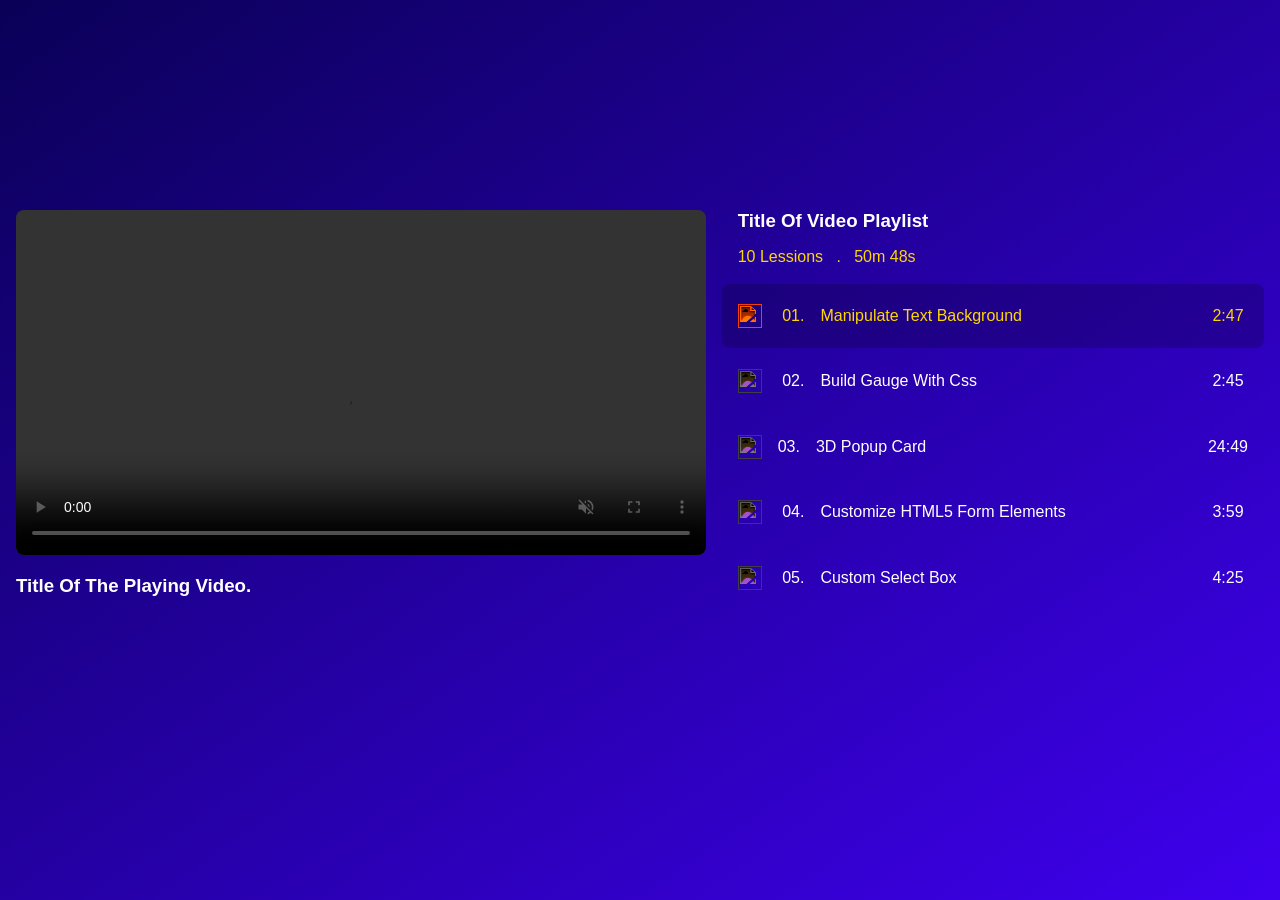
==== index.html @ ca56479c "ok" ====
<!-- 
🎬 Video playlist UI Design like Skillshare With Vanilla JavaScript
👨🏻‍⚕️ By: Coding Design
You can do whatever you want with the code. However if you love my content, you can subscribed my YouTube Channel
🌎link: www.youtube.com/codingdesign
-->

<!DOCTYPE html>
<html lang="en">

    <head>
        <meta charset="UTF-8">
        <meta name="viewport" content="width=device-width, initial-scale=1.0">
        <meta http-equiv="X-UA-Compatible" content="ie=edge">
        <title>Video Playlist UI Design Like Udemy | SkillShare</title>
        <link rel="stylesheet" href="style.css">
    </head>

    <body>
        <main class="container">
            <section class="main-video">
                <video src="videos/manipulate text background.mp4" controls autoplay muted></video>
                <h3 class="title">Title of the playing Video.</h3>
            </section>

            <section class="video-playlist">
                <h3 class="title">Title of Video Playlist</h3>
                <p>10 lessions &nbsp; . &nbsp; 50m 48s</p>
                <div class="videos">

                </div>
            </section>
        </main>
        <script src="script.js"></script>
    </body>

</html>
---- style.css ----
/*
🎬 Video playlist UI Design like Skillshare With Vanilla JavaScript
👨🏻‍⚕️ By: Coding Design
You can do whatever you want with the code. However if you love my content, you can subscribed my YouTube Channel
🌎link: www.youtube.com/codingdesign
*/

:root {
    --primary : linear-gradient(to bottom right, #0a0057, #3f00ee);
    --secondary : gold;
    --text : #fff;
}

* {
    margin: 0;
    padding: 0;
    box-sizing: border-box;
}

body {
    min-height: 100vh;
    background-image: var(--primary);
    font-family: sans-serif;
    color: var(--text);

    display: flex;
    align-items: center;
}

.container {
    width: 100vw;

    display: grid;
    grid-template-columns: 1.8fr 1.2fr;
    gap: 1rem;

    padding: .5rem 1rem;
    text-transform: capitalize;
}

@media screen and (max-width: 990px) {
    .container {
        grid-template-columns: 1fr;
    }
}

.main-video, .video-playlist {
    width: 100%;
    height: 30rem;
}

.main-video .title {
    margin-top: 1rem;
}

.video-playlist .title {
    padding-left: 1rem;
}

.video-playlist > p {
    padding: 1rem;
    color: var(--secondary);
}

.video-playlist .videos{
    height: 70%;
    overflow-y: auto;
}

.video-playlist .videos::-webkit-scrollbar {
    width: .4rem;
    border-radius: .4rem;
    background-color: #0005;
}

.video-playlist .videos::-webkit-scrollbar-thumb {
    border-radius: .4rem;
    background-color: #fff;
}

.video-playlist .videos .video {
    position: relative;
    width: 100%;
    height: 4rem;

    display: flex;
    justify-content: center;
    align-items: center;

    padding: 0 1rem;
    margin-top: .1rem;
    cursor: pointer;

    border-radius: .5rem;
}

.video-playlist .videos .video:hover {
    background-color: #0003;
}

.video-playlist .videos .video.active {
    background-color: #0003;
    color: var(--secondary);
}

.main-video video {
    width: 100%;
    border-radius: .5rem;
}

.video img {
    position: absolute;
    left: 1rem;
    top: 50%;
    transform: translateY(-50%);

    width: 1.5rem;
    height: 1.5rem;

    filter: invert(100%);
}

.video-playlist .videos .video.active img {
    filter: invert(100%) sepia(100%) saturate(2000%) hue-rotate(360deg);
}

.video p {
    margin-left: 2.5rem;
}

.video h3 {
    width: 23rem;
    white-space: nowrap;
    overflow: hidden;
    text-overflow: ellipsis;

    font: 100 1rem sans-serif;
    padding: 0 .5rem;
}
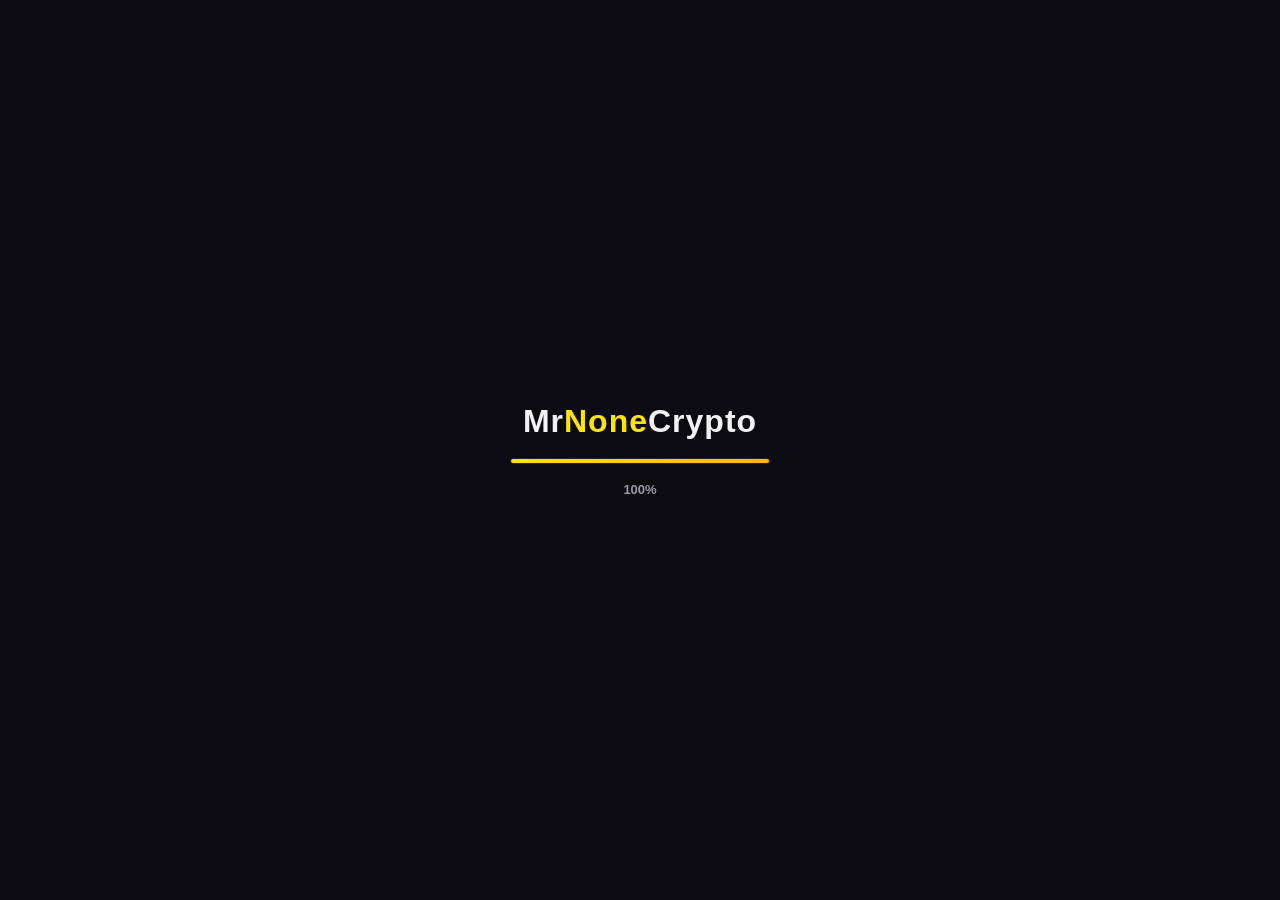
==== commit bc6dc8e2: "Add files via upload" ====
--- a/index.html
+++ b/index.html
@@ -1,37 +1,294 @@
-<!-- 
-🎬 Video playlist UI Design like Skillshare With Vanilla JavaScript
-👨🏻‍⚕️ By: Coding Design
-You can do whatever you want with the code. However if you love my content, you can subscribed my YouTube Channel
-🌎link: www.youtube.com/codingdesign
--->
-
-<!DOCTYPE html>
-<html lang="en">
-
-    <head>
-        <meta charset="UTF-8">
-        <meta name="viewport" content="width=device-width, initial-scale=1.0">
-        <meta http-equiv="X-UA-Compatible" content="ie=edge">
-        <title>Video Playlist UI Design Like Udemy | SkillShare</title>
-        <link rel="stylesheet" href="style.css">
-    </head>
-
-    <body>
-        <main class="container">
-            <section class="main-video">
-                <video src="videos/manipulate text background.mp4" controls autoplay muted></video>
-                <h3 class="title">Title of the playing Video.</h3>
-            </section>
-
-            <section class="video-playlist">
-                <h3 class="title">Title of Video Playlist</h3>
-                <p>10 lessions &nbsp; . &nbsp; 50m 48s</p>
-                <div class="videos">
-
-                </div>
-            </section>
-        </main>
-        <script src="script.js"></script>
-    </body>
-
-</html>+<!doctype html>
+<html lang="it">
+<head>
+<meta charset="UTF-8">
+<meta name="viewport" content="width=device-width, initial-scale=1, viewport-fit=cover">
+<title>MrNoneCrypto</title>
+<meta name="description" content="MrNoneCrypto — strategia operativa, canale Telegram e guide crypto, in un sito semplice e veloce.">
+<link rel="stylesheet" href="style.css">
+</head>
+<body>
+
+<!-- 1. SCHERMATA DI CARICAMENTO -->
+<div id="loader">
+  <div class="loader-logo">Mr<span>None</span>Crypto</div>
+  <div class="loader-bar"><div id="loaderFill"></div></div>
+  <div id="loaderPct">0%</div>
+</div>
+
+<main id="site" hidden>
+
+  <header class="top">
+    <div class="logo">Mr<span>None</span>Crypto</div>
+    <p class="tagline">Strategia, guide e community crypto — in modo semplice.</p>
+  </header>
+
+  <!-- 2. PULSANTI PARTNER -->
+  <section class="partners" aria-label="Partner">
+    <div class="partner-card">
+      <a class="btn-partner" href="https://bingx.com/en/accounts/invite/OI1LJM" target="_blank" rel="sponsored nofollow noopener">BingX ↗</a>
+      <p>Registrandoti su BingX tramite questo link avrai accesso al <strong>Premium senza pagare nulla</strong>.</p>
+    </div>
+    <div class="partner-card">
+      <a class="btn-partner" href="https://www.greentreeone.com/register?inviteCode=1gVbW&source=activity_invite" target="_blank" rel="sponsored nofollow noopener">MEXC ↗</a>
+      <p>Registrandoti su MEXC tramite questo link avrai accesso al <strong>Copy Trading senza pagare nulla</strong>.</p>
+    </div>
+    <p class="partners-note">🤝 Link di affiliazione: se ti registri tramite questi link potrei ricevere una commissione, senza costi aggiuntivi per te. Bonus e copytrading dipendono dalle condizioni degli exchange: verificale sempre sui loro siti ufficiali.</p>
+  </section>
+
+  <!-- 3. VIDEO DELLA STRATEGIA -->
+  <section class="video" id="video" aria-label="Video della strategia">
+    <h2>La mia <span>strategia</span></h2>
+    <div class="video-wrap">
+      <!-- TODO: sostituire con il file/URL definitivo del video -->
+      <video controls playsinline preload="metadata" poster="assets/images/poster.jpg">
+        <source src="assets/video/strategia.mp4" type="video/mp4">
+        Il tuo browser non supporta la riproduzione video HTML5.
+      </video>
+    </div>
+    <div class="video-note">
+      <h3>📊 Rottura di supporto/resistenza</h3>
+      <p>Una strategia applicabile su diversi time frame: 1D, H4, H1 e 30m.</p>
+
+      <h4>🎯 Quando usarla</h4>
+      <p>Nei momenti in cui il mercato ha una direzione chiara, al rialzo o al ribasso. Da evitare durante consolidamenti e lateralizzazioni.</p>
+
+      <h4>🔍 Come leggere il contesto</h4>
+      <p>Massimi e minimi crescenti (trend rialzista) o decrescenti (trend ribassista). Traccia una linea sulla zona di supporto o resistenza.</p>
+
+      <h4>📍 Ingresso</h4>
+      <p>Attendi la rottura decisa della zona con una candela piena. Inserisci un ordine limite esattamente sul livello rotto. Stop loss sotto la zona precedente, oppure con l'EMA 200 come riferimento.</p>
+
+      <h4>⚖️ Gestione del rischio</h4>
+      <p>Punta a un rapporto rischio/rendimento di 1:2, 1:3 o 1:4. Se il rapporto non è favorevole, non aprire l'operazione.</p>
+
+      <h4>💰 Gestione del profitto</h4>
+      <p>Quando l'operazione è in profitto e si forma un nuovo supporto/resistenza:</p>
+      <ol>
+        <li>Preleva una parte del profitto.</li>
+        <li>Sposta lo stop loss a break-even.</li>
+        <li>Apri un nuovo ordine limite sul nuovo livello, con stop loss sotto la zona precedente.</li>
+      </ol>
+      <p>Ripeti finché il mercato non entra in consolidamento, poi aspetta conferme.</p>
+
+      <p class="video-note-footer">⌛ Le operazioni possono richiedere tempo: pazienza e disciplina fanno la differenza nel lungo periodo.</p>
+
+      <a class="btn-secondary" href="regole-operative.html" target="_blank" rel="noopener" data-view="regoleView">📋 Leggi anche le regole di gestione del rischio</a>
+    </div>
+  </section>
+
+  <!-- 4. TELEGRAM -->
+  <section class="telegram" aria-label="Canale Telegram">
+    <a class="btn-telegram" href="https://t.me/+hFW5AKDZmUI0ZTNk" target="_blank" rel="noopener">
+      Entra nel canale Telegram ✈️
+    </a>
+  </section>
+
+  <!-- 5. GUIDE (contenuto estratto dai PDF, non scaricabili) -->
+  <section class="guides-index" aria-label="Elenco guide">
+    <h2>Guide</h2>
+    <div class="guide-links">
+      <a class="guide-link-card" href="#guida-metamask">
+        <span class="gi">🦊</span>
+        <div><h3>Crea il wallet con MetaMask</h3><p>Guida passo-passo, leggibile qui sotto.</p></div>
+      </a>
+      <a class="guide-link-card" href="guida-futures.html" target="_blank" rel="noopener" data-view="futuresView">
+        <span class="gi">📊</span>
+        <div><h3>Operare con la leva (Futures)</h3><p>Leverage, Isolated/Cross, Stop Loss e Take Profit. Si apre in un'altra pagina, senza download.</p></div>
+      </a>
+      <a class="guide-link-card" href="regole-operative.html" target="_blank" rel="noopener" data-view="regoleView">
+        <span class="gi">📋</span>
+        <div><h3>Regole di gestione del rischio</h3><p>Rischio per trade, stop loss, take profit e disciplina operativa.</p></div>
+      </a>
+    </div>
+  </section>
+
+  <section class="guide" id="guida-metamask" aria-label="Guida MetaMask">
+    <h2>Guida: crea il wallet con <span>MetaMask</span></h2>
+    <p class="guide-intro">Segui i passaggi qui sotto per installare MetaMask e creare il tuo primo wallet in sicurezza. Nessun download richiesto: la guida è leggibile direttamente in questa pagina.</p>
+
+    <ol class="guide-steps">
+      <li>
+        <img src="assets/images/metamask/mm-01.jpg" alt="Passo 1: scaricare MetaMask" loading="lazy">
+        <div>
+          <h3>1. Scarica MetaMask dalla fonte ufficiale</h3>
+          <p>Installa l'estensione o l'app solo da <strong>metamask.io</strong> o dagli store ufficiali (App Store / Google Play). Diffida di link ricevuti in privato o da fonti non verificate.</p>
+        </div>
+      </li>
+      <li>
+        <img src="assets/images/metamask/mm-02.jpg" alt="Passo 2: avviare l'app" loading="lazy">
+        <div>
+          <h3>2. Avvia l'app e inizia la configurazione</h3>
+          <p>Apri MetaMask e scegli l'opzione per creare un nuovo wallet (non per importarne uno esistente).</p>
+        </div>
+      </li>
+      <li>
+        <img src="assets/images/metamask/mm-03.jpg" alt="Passo 3: accettare i termini" loading="lazy">
+        <div>
+          <h3>3. Accetta i termini di utilizzo</h3>
+          <p>Leggi e accetta le condizioni d'uso proposte dall'app prima di procedere.</p>
+        </div>
+      </li>
+      <li>
+        <img src="assets/images/metamask/mm-04.jpg" alt="Passo 4: creare una password" loading="lazy">
+        <div>
+          <h3>4. Crea una password sicura</h3>
+          <p>Questa password protegge l'accesso al wallet sul tuo dispositivo. Usane una lunga e univoca, che non utilizzi altrove.</p>
+        </div>
+      </li>
+      <li>
+        <img src="assets/images/metamask/mm-05.jpg" alt="Passo 5: frase di recupero" loading="lazy">
+        <div>
+          <h3>5. Genera la frase di recupero (seed phrase)</h3>
+          <p>MetaMask mostra 12 parole segrete: sono l'unico modo per recuperare il wallet. Trascrivile su carta, in ordine, e non farle mai vedere a nessuno.</p>
+        </div>
+      </li>
+      <li>
+        <img src="assets/images/metamask/mm-06.jpg" alt="Passo 6: confermare la frase" loading="lazy">
+        <div>
+          <h3>6. Conferma la frase di recupero</h3>
+          <p>L'app ti chiede di riselezionare le 12 parole nell'ordine corretto, per verificare che tu le abbia salvate correttamente.</p>
+        </div>
+      </li>
+      <li>
+        <img src="assets/images/metamask/mm-07.jpg" alt="Passo 7: wallet creato" loading="lazy">
+        <div>
+          <h3>7. Wallet creato con successo</h3>
+          <p>A questo punto il tuo wallet è pronto e viene generato il tuo indirizzo pubblico.</p>
+        </div>
+      </li>
+      <li>
+        <img src="assets/images/metamask/mm-08.jpg" alt="Passo 8: schermata principale" loading="lazy">
+        <div>
+          <h3>8. Esplora la schermata principale</h3>
+          <p>Qui trovi il saldo, la lista dei token e i pulsanti per inviare e ricevere fondi.</p>
+        </div>
+      </li>
+      <li>
+        <img src="assets/images/metamask/mm-09.jpg" alt="Passo 9: indirizzo del wallet" loading="lazy">
+        <div>
+          <h3>9. Copia il tuo indirizzo per ricevere fondi</h3>
+          <p>Usa il pulsante "Ricevi" per copiare l'indirizzo pubblico del wallet, da usare ad esempio per i prelievi dagli exchange.</p>
+        </div>
+      </li>
+      <li>
+        <img src="assets/images/metamask/mm-10.jpg" alt="Passo 10: gestione reti" loading="lazy">
+        <div>
+          <h3>10. Verifica la rete selezionata</h3>
+          <p>Controlla sempre di essere sulla rete corretta (es. Ethereum, BSC, ecc.) prima di inviare o ricevere fondi.</p>
+        </div>
+      </li>
+      <li>
+        <img src="assets/images/metamask/mm-11.jpg" alt="Passo 11: consigli di sicurezza" loading="lazy">
+        <div>
+          <h3>11. Regole di sicurezza da ricordare</h3>
+          <p>Non condividere mai la frase seed o la password con nessuno. Nessun servizio legittimo te la chiederà mai. Conserva il backup offline, in un posto sicuro.</p>
+        </div>
+      </li>
+    </ol>
+
+    <p class="guide-note">⚠️ Guida a scopo informativo. Verifica sempre le indicazioni ufficiali su metamask.io prima di operare.</p>
+  </section>
+
+  <!-- 6. DOMANDE E RISPOSTE -->
+  <section class="faq" id="faq" aria-label="Domande frequenti">
+    <h2>Domande <span>frequenti</span></h2>
+
+    <div class="faq-list">
+      <details>
+        <summary><strong>Utente:</strong> Cos'è una criptovaluta?</summary>
+        <p><strong>MrNoneCrypto:</strong> Una valuta digitale che si basa sulla tecnologia blockchain e non dipende da una banca centrale.</p>
+      </details>
+      <details>
+        <summary><strong>Utente:</strong> Cos'è la blockchain?</summary>
+        <p><strong>MrNoneCrypto:</strong> Un registro digitale condiviso e non modificabile in cui vengono registrate tutte le transazioni.</p>
+      </details>
+      <details>
+        <summary><strong>Utente:</strong> Cos'è un wallet e cos'è la frase seed?</summary>
+        <p><strong>MrNoneCrypto:</strong> Il wallet è il portafoglio in cui gestisci le tue crypto. La frase seed sono le 12 parole che permettono di ripristinarlo: chi le possiede controlla i fondi, quindi non darle mai a nessuno e conservale in un posto sicuro.</p>
+      </details>
+      <details>
+        <summary><strong>Utente:</strong> Che differenza c'è tra spot e futures?</summary>
+        <p><strong>MrNoneCrypto:</strong> Nello spot compri la crypto direttamente. Nei futures apri posizioni Long (rialzo) o Short (ribasso), anche con leva, e puoi essere liquidato.</p>
+      </details>
+      <details>
+        <summary><strong>Utente:</strong> Cos'è la leva e cos'è la liquidazione?</summary>
+        <p><strong>MrNoneCrypto:</strong> La leva moltiplica il valore della posizione: con 10x e 5$ investiti operi con 50$. Se il mercato si muove contro di te di circa il 10%, la posizione viene chiusa automaticamente e perdi l'importo investito.</p>
+      </details>
+      <details>
+        <summary><strong>Utente:</strong> Meglio Isolated o Cross?</summary>
+        <p><strong>MrNoneCrypto:</strong> Con Isolated puoi perdere al massimo l'importo della posizione. Con Cross vengono usati automaticamente i fondi disponibili nel wallet per evitare la liquidazione, quindi il rischio è più alto.</p>
+      </details>
+      <details>
+        <summary><strong>Utente:</strong> Quanto capitale dovrei rischiare?</summary>
+        <p><strong>MrNoneCrypto:</strong> Nella guida Futures si suggerisce di investire al massimo il 10% del saldo. In ogni caso rischia solo denaro che puoi permetterti di perdere.</p>
+      </details>
+      <details>
+        <summary><strong>Utente:</strong> Cosa sono Stop Loss e Take Profit?</summary>
+        <p><strong>MrNoneCrypto:</strong> Lo Stop Loss chiude la posizione per limitare la perdita, il Take Profit la chiude quando raggiungi il profitto desiderato. Vanno impostati prima di entrare.</p>
+      </details>
+      <details>
+        <summary><strong>Utente:</strong> Posso fidarmi dei segnali?</summary>
+        <p><strong>MrNoneCrypto:</strong> Nessun segnale garantisce un profitto. Valuta sempre da solo, usa lo stop loss e ricorda che i recap mostrano solo alcune chiamate selezionate.</p>
+      </details>
+      <details>
+        <summary><strong>Utente:</strong> Come riconosco una truffa?</summary>
+        <p><strong>MrNoneCrypto:</strong> Diffida di guadagni garantiti, urgenza, richieste di frase seed o password e link ricevuti in privato. Nessun servizio serio ti chiederà mai la frase seed.</p>
+      </details>
+      <details>
+        <summary><strong>Utente:</strong> Devo pagare le tasse sulle crypto?</summary>
+        <p><strong>MrNoneCrypto:</strong> Le regole fiscali dipendono dal Paese e cambiano nel tempo. Le plusvalenze possono essere tassabili e vanno dichiarate: confrontati con un commercialista.</p>
+      </details>
+      <details>
+        <summary><strong>Utente:</strong> Posso perdere tutto il capitale?</summary>
+        <p><strong>MrNoneCrypto:</strong> Sì. Il mercato crypto è molto volatile e con la leva il rischio aumenta ancora.</p>
+      </details>
+      <details>
+        <summary><strong>Utente:</strong> Posso fare trading dal telefono?</summary>
+        <p><strong>MrNoneCrypto:</strong> Si può, ma per i futures è più sicuro usare una piattaforma di analisi grafica su computer, soprattutto se non sei esperto.</p>
+      </details>
+      <details>
+        <summary><strong>Utente:</strong> Cos'è un exchange?</summary>
+        <p><strong>MrNoneCrypto:</strong> Una piattaforma online dove puoi comprare, vendere e scambiare criptovalute, sia in modalità spot che con i futures.</p>
+      </details>
+      <details>
+        <summary><strong>Utente:</strong> Cos'è il DCA (Dollar Cost Averaging)?</summary>
+        <p><strong>MrNoneCrypto:</strong> È una strategia che consiste nell'investire piccole somme fisse a intervalli regolari, invece di investire tutto il capitale in un'unica soluzione, per ridurre l'impatto della volatilità.</p>
+      </details>
+      <details>
+        <summary><strong>Utente:</strong> Qual è il capitale minimo per iniziare?</summary>
+        <p><strong>MrNoneCrypto:</strong> Non esiste un importo fisso: la maggior parte degli exchange permette di iniziare anche con pochi euro. L'importante è non investire mai più di quanto puoi permetterti di perdere.</p>
+      </details>
+      <details>
+        <summary><strong>Utente:</strong> Posso prelevare i fondi quando voglio?</summary>
+        <p><strong>MrNoneCrypto:</strong> In genere sì, salvo eventuali limiti o verifiche di sicurezza previsti dall'exchange. Controlla sempre tempi e condizioni di prelievo sulla piattaforma che usi.</p>
+      </details>
+      <details>
+        <summary><strong>Utente:</strong> Cos'è l'autenticazione a due fattori (2FA) e perché è importante?</summary>
+        <p><strong>MrNoneCrypto:</strong> È un livello di sicurezza aggiuntivo oltre alla password, ad esempio un codice generato da un'app. Attivala sempre su wallet ed exchange per proteggere i tuoi fondi.</p>
+      </details>
+      <details>
+        <summary><strong>Utente:</strong> Cosa significa che i contenuti "non sono consulenza finanziaria"?</summary>
+        <p><strong>MrNoneCrypto:</strong> Significa che quanto condivido è a scopo informativo ed educativo: ogni decisione di investimento è una tua scelta personale e la relativa responsabilità rimane esclusivamente tua.</p>
+      </details>
+      <details>
+        <summary><strong>Utente:</strong> Gli exchange partner hanno costi di registrazione?</summary>
+        <p><strong>MrNoneCrypto:</strong> No, la registrazione tramite i link partner presenti sul sito è gratuita. Vantaggi come il Premium su BingX o il copy trading su MEXC sono inclusi senza costi aggiuntivi.</p>
+      </details>
+      <details>
+        <summary><strong>Utente:</strong> I recap pubblicati mostrano tutte le operazioni effettuate?</summary>
+        <p><strong>MrNoneCrypto:</strong> No, i recap mostrano solo una selezione di operazioni e non rappresentano l'intero storico: non vanno considerati come garanzia di risultati futuri.</p>
+      </details>
+    </div>
+  </section>
+
+  <footer class="site-footer">
+    <p>⚠️ Contenuti a scopo educativo e informativo: non costituiscono consulenza finanziaria. Alcuni link sono di affiliazione: potrei ricevere una commissione senza costi aggiuntivi per te.</p>
+    <p>© <span id="year"></span> MrNoneCrypto</p>
+  </footer>
+
+</main>
+
+<script src="script.js"></script>
+</body>
+</html>
--- a/style.css
+++ b/style.css
@@ -1,139 +1,255 @@
-/*
-🎬 Video playlist UI Design like Skillshare With Vanilla JavaScript
-👨🏻‍⚕️ By: Coding Design
-You can do whatever you want with the code. However if you love my content, you can subscribed my YouTube Channel
-🌎link: www.youtube.com/codingdesign
-*/
-
-:root {
-    --primary : linear-gradient(to bottom right, #0a0057, #3f00ee);
-    --secondary : gold;
-    --text : #fff;
-}
-
-* {
-    margin: 0;
-    padding: 0;
-    box-sizing: border-box;
-}
-
-body {
-    min-height: 100vh;
-    background-image: var(--primary);
-    font-family: sans-serif;
-    color: var(--text);
-
-    display: flex;
-    align-items: center;
-}
-
-.container {
-    width: 100vw;
-
-    display: grid;
-    grid-template-columns: 1.8fr 1.2fr;
-    gap: 1rem;
-
-    padding: .5rem 1rem;
-    text-transform: capitalize;
-}
-
-@media screen and (max-width: 990px) {
-    .container {
-        grid-template-columns: 1fr;
-    }
-}
-
-.main-video, .video-playlist {
-    width: 100%;
-    height: 30rem;
-}
-
-.main-video .title {
-    margin-top: 1rem;
-}
-
-.video-playlist .title {
-    padding-left: 1rem;
-}
-
-.video-playlist > p {
-    padding: 1rem;
-    color: var(--secondary);
-}
-
-.video-playlist .videos{
-    height: 70%;
-    overflow-y: auto;
-}
-
-.video-playlist .videos::-webkit-scrollbar {
-    width: .4rem;
-    border-radius: .4rem;
-    background-color: #0005;
-}
-
-.video-playlist .videos::-webkit-scrollbar-thumb {
-    border-radius: .4rem;
-    background-color: #fff;
-}
-
-.video-playlist .videos .video {
-    position: relative;
-    width: 100%;
-    height: 4rem;
-
-    display: flex;
-    justify-content: center;
-    align-items: center;
-
-    padding: 0 1rem;
-    margin-top: .1rem;
-    cursor: pointer;
-
-    border-radius: .5rem;
-}
-
-.video-playlist .videos .video:hover {
-    background-color: #0003;
-}
-
-.video-playlist .videos .video.active {
-    background-color: #0003;
-    color: var(--secondary);
-}
-
-.main-video video {
-    width: 100%;
-    border-radius: .5rem;
-}
-
-.video img {
-    position: absolute;
-    left: 1rem;
-    top: 50%;
-    transform: translateY(-50%);
-
-    width: 1.5rem;
-    height: 1.5rem;
-
-    filter: invert(100%);
-}
-
-.video-playlist .videos .video.active img {
-    filter: invert(100%) sepia(100%) saturate(2000%) hue-rotate(360deg);
-}
-
-.video p {
-    margin-left: 2.5rem;
-}
-
-.video h3 {
-    width: 23rem;
-    white-space: nowrap;
-    overflow: hidden;
-    text-overflow: ellipsis;
-
-    font: 100 1rem sans-serif;
-    padding: 0 .5rem;
-}+:root{
+  --bg:#0b0b10;
+  --card:#15151d;
+  --bd:#262633;
+  --fg:#f2f2f5;
+  --mut:#9a9aa8;
+  --y:#ffe600;
+  --radius:16px;
+  box-sizing:border-box;
+  padding-top:env(safe-area-inset-top,0px);
+  padding-bottom:env(safe-area-inset-bottom,0px);
+}
+*,*::before,*::after{box-sizing:inherit}
+html{scroll-behavior:smooth;scroll-padding-top:env(safe-area-inset-top,0px)}
+body{
+  margin:0;
+  background:var(--bg);
+  color:var(--fg);
+  font-family:-apple-system,BlinkMacSystemFont,"Segoe UI",Roboto,Helvetica,Arial,sans-serif;
+  -webkit-font-smoothing:antialiased;
+  overflow-x:hidden;
+}
+img,video{max-width:100%;display:block}
+
+/* ---------- LOADER ---------- */
+#loader{
+  position:fixed;inset:0;z-index:999;
+  display:flex;flex-direction:column;align-items:center;justify-content:center;gap:18px;
+  background:var(--bg);
+  transition:opacity .5s ease;
+}
+#loader.done{opacity:0;pointer-events:none}
+.loader-logo{
+  font-size:clamp(22px,6vw,32px);
+  font-weight:800;
+  letter-spacing:1px;
+  color:var(--fg);
+}
+.loader-logo span{color:var(--y)}
+.loader-bar{
+  width:min(70vw,260px);
+  height:6px;
+  border-radius:4px;
+  background:var(--card);
+  border:1px solid var(--bd);
+  overflow:hidden;
+}
+#loaderFill{
+  height:100%;
+  width:0%;
+  background:linear-gradient(90deg,var(--y),#ffb800);
+  box-shadow:0 0 12px rgba(255,230,0,.6);
+  transition:width .15s ease-out;
+}
+#loaderPct{font-size:13px;color:var(--mut);font-weight:600}
+
+/* ---------- MAIN / REVEAL ---------- */
+#site{opacity:0;transition:opacity .5s ease}
+#site.show{opacity:1}
+
+header.top{text-align:center;padding:36px 20px 10px}
+.logo{font-size:clamp(20px,5vw,26px);font-weight:800;letter-spacing:.5px}
+.logo span{color:var(--y)}
+.tagline{color:var(--mut);font-size:14px;margin:8px 0 0}
+
+section{padding:36px 18px;max-width:900px;margin:0 auto}
+h2{text-align:center;font-size:clamp(20px,5vw,28px);margin:0 0 18px}
+h2 span{color:var(--y)}
+
+/* ---------- PARTNER ---------- */
+.partners{display:flex;flex-wrap:wrap;gap:14px;justify-content:center;max-width:900px}
+.partner-card{
+  flex:1 1 240px;
+  max-width:320px;
+  background:var(--card);
+  border:1px solid var(--bd);
+  border-radius:var(--radius);
+  padding:18px;
+  text-align:center;
+}
+.btn-partner{
+  display:inline-block;
+  text-decoration:none;
+  color:#111;
+  background:var(--y);
+  font-weight:800;
+  font-size:15px;
+  padding:10px 24px;
+  border-radius:50px;
+  transition:transform .2s ease,box-shadow .2s ease;
+}
+.btn-partner:hover,.btn-partner:active{
+  transform:translateY(-2px);
+  box-shadow:0 6px 20px rgba(255,230,0,.3);
+}
+.partner-card p{color:var(--mut);font-size:13px;line-height:1.5;margin:12px 0 0}
+.partner-card p strong{color:var(--fg)}
+.partners-note{width:100%;text-align:center;color:var(--mut);font-size:12px;margin-top:4px}
+
+/* ---------- VIDEO NOTE ---------- */
+.video-note{
+  margin-top:18px;
+  background:var(--card);
+  border:1px solid var(--bd);
+  border-radius:var(--radius);
+  padding:18px 20px;
+}
+.video-note h3{margin:0 0 8px;font-size:17px}
+.video-note h4{margin:16px 0 6px;font-size:14px;color:var(--y)}
+.video-note p{color:var(--mut);margin:0 0 10px;font-size:14px;line-height:1.6}
+.video-note ul,.video-note ol{margin:0 0 10px;padding-left:20px;color:var(--mut);font-size:14px;line-height:1.7}
+.video-note-footer{font-style:italic;color:var(--mut);font-size:13px;margin-top:14px!important}
+.btn-secondary{
+  display:inline-block;margin-top:14px;text-decoration:none;color:var(--fg);
+  background:transparent;border:1px solid var(--y);border-radius:50px;
+  padding:10px 20px;font-size:13px;font-weight:700;
+  transition:background .2s ease,transform .2s ease;
+}
+.btn-secondary:hover,.btn-secondary:active{background:rgba(255,230,0,.1);transform:translateY(-2px)}
+
+/* ---------- INDICE GUIDE ---------- */
+.guide-links{display:flex;flex-wrap:wrap;gap:12px;justify-content:center}
+.guide-link-card{
+  flex:1 1 260px;
+  max-width:380px;
+  display:flex;
+  gap:12px;
+  align-items:flex-start;
+  text-decoration:none;
+  color:var(--fg);
+  background:var(--card);
+  border:1px solid var(--bd);
+  border-radius:var(--radius);
+  padding:16px;
+  transition:transform .2s ease,border-color .2s ease;
+}
+.guide-link-card:hover,.guide-link-card:active{transform:translateY(-3px);border-color:var(--y)}
+.guide-link-card .gi{font-size:28px;flex:none}
+.guide-link-card h3{margin:0 0 4px;font-size:15px}
+.guide-link-card p{margin:0;color:var(--mut);font-size:13px;line-height:1.5}
+
+/* ---------- PAGINE SECONDARIE (es. guida-futures.html) ---------- */
+.back-link{display:inline-block;color:var(--mut);text-decoration:none;font-size:13px;margin-bottom:10px}
+.back-link:hover{color:var(--y)}
+.exchange-cards{display:flex;flex-wrap:wrap;gap:14px;justify-content:center;margin:20px 0}
+.shot-grid{display:grid;grid-template-columns:repeat(auto-fill,minmax(130px,1fr));gap:10px;margin:16px 0}
+.shot-grid img{border-radius:10px;border:1px solid var(--bd);object-fit:cover;aspect-ratio:3/4;cursor:pointer;transition:transform .15s ease,border-color .15s ease}
+.shot-grid img:hover,.shot-grid img:active{transform:scale(1.03);border-color:var(--y)}
+.shot-hint{text-align:center;color:var(--mut);font-size:12px;margin:-6px 0 16px}
+
+/* ---------- LIGHTBOX (lettura a schermo intero degli screenshot) ---------- */
+.lightbox{position:fixed;inset:0;background:rgba(0,0,0,.94);display:none;align-items:center;justify-content:center;z-index:1000;padding:env(safe-area-inset-top,16px) 16px env(safe-area-inset-bottom,16px)}
+.lightbox.open{display:flex}
+.lightbox img{max-width:100%;max-height:88vh;border-radius:10px;box-shadow:0 0 50px rgba(0,0,0,.6);-webkit-user-select:none;user-select:none}
+.lightbox-close,.lightbox-prev,.lightbox-next{
+  position:fixed;background:var(--card);border:1px solid var(--bd);color:var(--fg);
+  border-radius:50%;cursor:pointer;display:flex;align-items:center;justify-content:center;
+  font-size:20px;line-height:1;
+}
+.lightbox-close{top:calc(env(safe-area-inset-top,0px) + 14px);right:14px;width:40px;height:40px}
+.lightbox-prev,.lightbox-next{top:50%;transform:translateY(-50%);width:46px;height:46px;font-size:22px}
+.lightbox-prev{left:10px}
+.lightbox-next{right:10px}
+.lightbox-count{position:fixed;bottom:calc(env(safe-area-inset-bottom,0px) + 14px);left:50%;transform:translateX(-50%);color:var(--mut);font-size:12px;background:rgba(0,0,0,.5);padding:4px 10px;border-radius:20px}
+.wn{
+  background:rgba(255,230,0,.08);
+  border:1px solid var(--y);
+  border-radius:12px;
+  padding:14px 16px;
+  color:var(--fg);
+  font-size:13px;
+  line-height:1.6;
+  margin:16px 0;
+}
+
+/* ---------- VIDEO ---------- */
+.video-wrap{
+  border-radius:var(--radius);
+  overflow:hidden;
+  border:2px solid var(--y);
+  box-shadow:0 0 30px rgba(255,230,0,.2);
+}
+.video-wrap video{width:100%;background:#000}
+
+/* ---------- TELEGRAM ---------- */
+.telegram{text-align:center}
+.btn-telegram{
+  display:inline-block;
+  background:var(--y);
+  color:#111;
+  font-weight:800;
+  text-decoration:none;
+  padding:16px 34px;
+  border-radius:50px;
+  font-size:16px;
+  box-shadow:0 0 24px rgba(255,230,0,.35);
+  transition:transform .2s ease,box-shadow .2s ease;
+}
+.btn-telegram:hover,.btn-telegram:active{
+  transform:translateY(-2px);
+  box-shadow:0 0 34px rgba(255,230,0,.5);
+}
+
+/* ---------- GUIDA METAMASK ---------- */
+.guide-intro{color:var(--mut);text-align:center;max-width:640px;margin:0 auto 24px;line-height:1.6}
+.guide-steps{list-style:none;margin:0;padding:0;display:flex;flex-direction:column;gap:18px}
+.guide-steps li{
+  display:flex;
+  gap:16px;
+  align-items:flex-start;
+  background:var(--card);
+  border:1px solid var(--bd);
+  border-radius:var(--radius);
+  padding:14px;
+}
+.guide-steps img{
+  width:96px;
+  height:96px;
+  object-fit:cover;
+  border-radius:10px;
+  border:1px solid var(--bd);
+  flex:none;
+}
+.guide-steps h3{margin:0 0 6px;font-size:15px}
+.guide-steps p{margin:0;color:var(--mut);font-size:14px;line-height:1.55}
+.guide-note{text-align:center;color:var(--mut);font-size:12px;margin-top:20px}
+
+/* ---------- FAQ ---------- */
+.faq-list{display:flex;flex-direction:column;gap:10px}
+details{
+  background:var(--card);
+  border:1px solid var(--bd);
+  border-radius:12px;
+  padding:14px 16px;
+}
+summary{cursor:pointer;font-weight:600;list-style:none}
+summary::-webkit-details-marker{display:none}
+summary::after{content:"+";float:right;color:var(--y);font-weight:800}
+details[open] summary::after{content:"–"}
+details p{color:var(--mut);margin:10px 0 0;line-height:1.6;font-size:14px}
+
+/* ---------- FOOTER ---------- */
+.site-footer{text-align:center;padding:30px 18px 50px;color:var(--mut);font-size:12px;line-height:1.6}
+
+/* ---------- RESPONSIVE / MOBILE ---------- */
+@media (max-width:640px){
+  section{padding:28px 14px}
+  .guide-steps li{flex-direction:column}
+  .guide-steps img{width:100%;height:auto;max-height:220px}
+  .btn-partner{flex:1 1 100%}
+}
+
+@media (prefers-reduced-motion:reduce){
+  *{transition:none!important}
+}
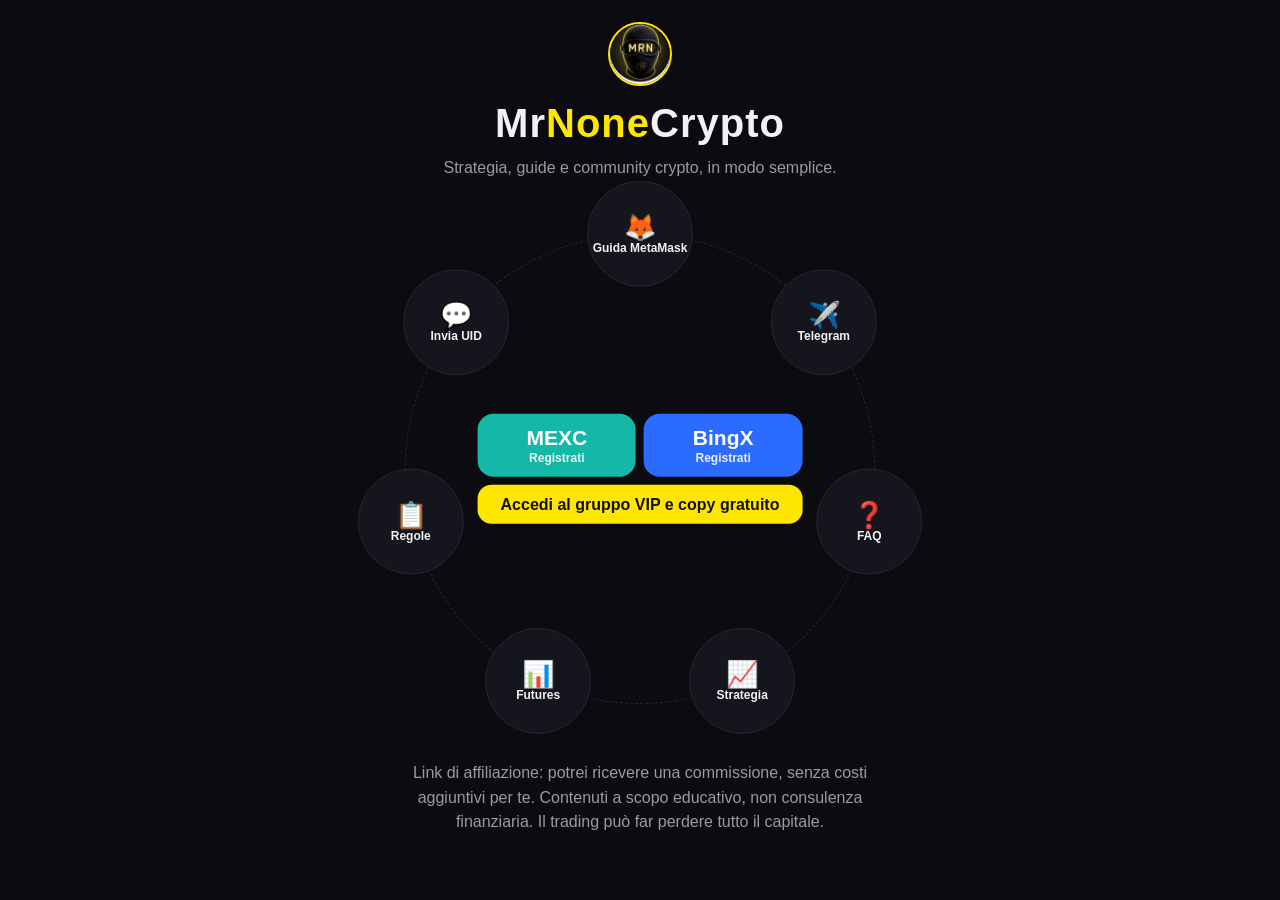
==== commit 1c0e96a3: "Add files via upload" ====
--- a/index.html
+++ b/index.html
@@ -1,43 +1,93 @@
-<!doctype html>
-<html lang="it">
-<head>
-<meta charset="UTF-8">
-<meta name="viewport" content="width=device-width, initial-scale=1, viewport-fit=cover">
-<title>MrNoneCrypto</title>
-<meta name="description" content="MrNoneCrypto — strategia operativa, canale Telegram e guide crypto, in un sito semplice e veloce.">
-<link rel="stylesheet" href="style.css">
-</head>
-<body>
-
-<!-- 1. SCHERMATA DI CARICAMENTO -->
-<div id="loader">
-  <div class="loader-logo">Mr<span>None</span>Crypto</div>
-  <div class="loader-bar"><div id="loaderFill"></div></div>
-  <div id="loaderPct">0%</div>
-</div>
-
-<main id="site" hidden>
-
-  <header class="top">
-    <div class="logo">Mr<span>None</span>Crypto</div>
-    <p class="tagline">Strategia, guide e community crypto — in modo semplice.</p>
-  </header>
-
-  <!-- 2. PULSANTI PARTNER -->
-  <section class="partners" aria-label="Partner">
-    <div class="partner-card">
-      <a class="btn-partner" href="https://bingx.com/en/accounts/invite/OI1LJM" target="_blank" rel="sponsored nofollow noopener">BingX ↗</a>
-      <p>Registrandoti su BingX tramite questo link avrai accesso al <strong>Premium senza pagare nulla</strong>.</p>
-    </div>
-    <div class="partner-card">
-      <a class="btn-partner" href="https://www.greentreeone.com/register?inviteCode=1gVbW&source=activity_invite" target="_blank" rel="sponsored nofollow noopener">MEXC ↗</a>
-      <p>Registrandoti su MEXC tramite questo link avrai accesso al <strong>Copy Trading senza pagare nulla</strong>.</p>
-    </div>
-    <p class="partners-note">🤝 Link di affiliazione: se ti registri tramite questi link potrei ricevere una commissione, senza costi aggiuntivi per te. Bonus e copytrading dipendono dalle condizioni degli exchange: verificale sempre sui loro siti ufficiali.</p>
-  </section>
-
-  <!-- 3. VIDEO DELLA STRATEGIA -->
-  <section class="video" id="video" aria-label="Video della strategia">
+<!DOCTYPE html><html lang="it"><head><meta charset="utf-8"><meta name="viewport" content="width=device-width, initial-scale=1, viewport-fit=cover"><title>MrNoneCrypto</title><link rel="stylesheet" href="style.css"></head><body><main id="home" class="page"><img class="mark" src="assets/images/logo-mrn.jpg" alt="MRN" width="64" height="64"><div class="logo">Mr<span>None</span>Crypto</div><p class="sub">Strategia, guide e community crypto, in modo semplice.</p>
+<div class="stage"><div class="ringline"></div><nav class="orbit" aria-label="Pagine del sito"><div class="node" style="--a:0.0deg"><a href="#metamask"><b>🦊</b>Guida MetaMask</a></div><div class="node" style="--a:51.4deg"><a href="#telegram"><b>✈️</b>Telegram</a></div><div class="node" style="--a:102.9deg"><a href="#faq"><b>❓</b>FAQ</a></div><div class="node" style="--a:154.3deg"><a href="#strategia"><b>📈</b>Strategia</a></div><div class="node" style="--a:205.7deg"><a href="#futures"><b>📊</b>Futures</a></div><div class="node" style="--a:257.1deg"><a href="#regole"><b>📋</b>Regole</a></div><div class="node" style="--a:308.6deg"><a href="#uid"><b>💬</b>Invia UID</a></div></nav>
+<div class="core"><div class="refs"><a class="ref mexc" href="https://www.greentreeone.com/register?inviteCode=1gVbW&source=activity_invite" target="_blank" rel="sponsored nofollow noopener">MEXC<small>Registrati</small></a><a class="ref bing" href="https://bingx.com/en/accounts/invite/OI1LJM" target="_blank" rel="sponsored nofollow noopener">BingX<small>Registrati</small></a></div>
+<a class="vip" href="#vip">Accedi al gruppo VIP e copy gratuito</a></div></div>
+<p class="note">Link di affiliazione: potrei ricevere una commissione, senza costi aggiuntivi per te. Contenuti a scopo educativo, non consulenza finanziaria. Il trading può far perdere tutto il capitale.</p></main><section id="metamask" class="page"><a class="back" href="#home">← Home</a>
+    <h2>Guida MetaMask</h2>
+    <p class="guide-intro">Segui i passaggi qui sotto per installare MetaMask e creare il tuo primo wallet in sicurezza. Nessun download richiesto: la guida è leggibile direttamente in questa pagina.</p>
+
+    <ol class="guide-steps">
+      <li>
+        <img src="assets/images/metamask/mm-01.jpg" alt="Passo 1: scaricare MetaMask" loading="lazy">
+        <div>
+          <h3>1. Scarica MetaMask dalla fonte ufficiale</h3>
+          <p>Installa l'estensione o l'app solo da <strong>metamask.io</strong> o dagli store ufficiali (App Store / Google Play). Diffida di link ricevuti in privato o da fonti non verificate.</p>
+        </div>
+      </li>
+      <li>
+        <img src="assets/images/metamask/mm-02.jpg" alt="Passo 2: avviare l'app" loading="lazy">
+        <div>
+          <h3>2. Avvia l'app e inizia la configurazione</h3>
+          <p>Apri MetaMask e scegli l'opzione per creare un nuovo wallet (non per importarne uno esistente).</p>
+        </div>
+      </li>
+      <li>
+        <img src="assets/images/metamask/mm-03.jpg" alt="Passo 3: accettare i termini" loading="lazy">
+        <div>
+          <h3>3. Accetta i termini di utilizzo</h3>
+          <p>Leggi e accetta le condizioni d'uso proposte dall'app prima di procedere.</p>
+        </div>
+      </li>
+      <li>
+        <img src="assets/images/metamask/mm-04.jpg" alt="Passo 4: creare una password" loading="lazy">
+        <div>
+          <h3>4. Crea una password sicura</h3>
+          <p>Questa password protegge l'accesso al wallet sul tuo dispositivo. Usane una lunga e univoca, che non utilizzi altrove.</p>
+        </div>
+      </li>
+      <li>
+        <img src="assets/images/metamask/mm-05.jpg" alt="Passo 5: frase di recupero" loading="lazy">
+        <div>
+          <h3>5. Genera la frase di recupero (seed phrase)</h3>
+          <p>MetaMask mostra 12 parole segrete: sono l'unico modo per recuperare il wallet. Trascrivile su carta, in ordine, e non farle mai vedere a nessuno.</p>
+        </div>
+      </li>
+      <li>
+        <img src="assets/images/metamask/mm-06.jpg" alt="Passo 6: confermare la frase" loading="lazy">
+        <div>
+          <h3>6. Conferma la frase di recupero</h3>
+          <p>L'app ti chiede di riselezionare le 12 parole nell'ordine corretto, per verificare che tu le abbia salvate correttamente.</p>
+        </div>
+      </li>
+      <li>
+        <img src="assets/images/metamask/mm-07.jpg" alt="Passo 7: wallet creato" loading="lazy">
+        <div>
+          <h3>7. Wallet creato con successo</h3>
+          <p>A questo punto il tuo wallet è pronto e viene generato il tuo indirizzo pubblico.</p>
+        </div>
+      </li>
+      <li>
+        <img src="assets/images/metamask/mm-08.jpg" alt="Passo 8: schermata principale" loading="lazy">
+        <div>
+          <h3>8. Esplora la schermata principale</h3>
+          <p>Qui trovi il saldo, la lista dei token e i pulsanti per inviare e ricevere fondi.</p>
+        </div>
+      </li>
+      <li>
+        <img src="assets/images/metamask/mm-09.jpg" alt="Passo 9: indirizzo del wallet" loading="lazy">
+        <div>
+          <h3>9. Copia il tuo indirizzo per ricevere fondi</h3>
+          <p>Usa il pulsante "Ricevi" per copiare l'indirizzo pubblico del wallet, da usare ad esempio per i prelievi dagli exchange.</p>
+        </div>
+      </li>
+      <li>
+        <img src="assets/images/metamask/mm-10.jpg" alt="Passo 10: gestione reti" loading="lazy">
+        <div>
+          <h3>10. Verifica la rete selezionata</h3>
+          <p>Controlla sempre di essere sulla rete corretta (es. Ethereum, BSC, ecc.) prima di inviare o ricevere fondi.</p>
+        </div>
+      </li>
+      <li>
+        <img src="assets/images/metamask/mm-11.jpg" alt="Passo 11: consigli di sicurezza" loading="lazy">
+        <div>
+          <h3>11. Regole di sicurezza da ricordare</h3>
+          <p>Non condividere mai la frase seed o la password con nessuno. Nessun servizio legittimo te la chiederà mai. Conserva il backup offline, in un posto sicuro.</p>
+        </div>
+      </li>
+    </ol>
+
+    <p class="guide-note">⚠️ Guida a scopo informativo. Verifica sempre le indicazioni ufficiali su metamask.io prima di operare.</p>
+  </section><section id="strategia" class="page"><a class="back" href="#home">← Home</a>
     <h2>La mia <span>strategia</span></h2>
     <div class="video-wrap">
       <!-- TODO: sostituire con il file/URL definitivo del video -->
@@ -71,130 +121,80 @@
       </ol>
       <p>Ripeti finché il mercato non entra in consolidamento, poi aspetta conferme.</p>
 
-      <p class="video-note-footer">⌛ Le operazioni possono richiedere tempo: pazienza e disciplina fanno la differenza nel lungo periodo.</p>
-
-      <a class="btn-secondary" href="regole-operative.html" target="_blank" rel="noopener" data-view="regoleView">📋 Leggi anche le regole di gestione del rischio</a>
-    </div>
-  </section>
-
-  <!-- 4. TELEGRAM -->
-  <section class="telegram" aria-label="Canale Telegram">
-    <a class="btn-telegram" href="https://t.me/+hFW5AKDZmUI0ZTNk" target="_blank" rel="noopener">
-      Entra nel canale Telegram ✈️
-    </a>
-  </section>
-
-  <!-- 5. GUIDE (contenuto estratto dai PDF, non scaricabili) -->
-  <section class="guides-index" aria-label="Elenco guide">
-    <h2>Guide</h2>
-    <div class="guide-links">
-      <a class="guide-link-card" href="#guida-metamask">
-        <span class="gi">🦊</span>
-        <div><h3>Crea il wallet con MetaMask</h3><p>Guida passo-passo, leggibile qui sotto.</p></div>
-      </a>
-      <a class="guide-link-card" href="guida-futures.html" target="_blank" rel="noopener" data-view="futuresView">
-        <span class="gi">📊</span>
-        <div><h3>Operare con la leva (Futures)</h3><p>Leverage, Isolated/Cross, Stop Loss e Take Profit. Si apre in un'altra pagina, senza download.</p></div>
-      </a>
-      <a class="guide-link-card" href="regole-operative.html" target="_blank" rel="noopener" data-view="regoleView">
-        <span class="gi">📋</span>
-        <div><h3>Regole di gestione del rischio</h3><p>Rischio per trade, stop loss, take profit e disciplina operativa.</p></div>
-      </a>
-    </div>
-  </section>
-
-  <section class="guide" id="guida-metamask" aria-label="Guida MetaMask">
-    <h2>Guida: crea il wallet con <span>MetaMask</span></h2>
-    <p class="guide-intro">Segui i passaggi qui sotto per installare MetaMask e creare il tuo primo wallet in sicurezza. Nessun download richiesto: la guida è leggibile direttamente in questa pagina.</p>
-
-    <ol class="guide-steps">
-      <li>
-        <img src="assets/images/metamask/mm-01.jpg" alt="Passo 1: scaricare MetaMask" loading="lazy">
-        <div>
-          <h3>1. Scarica MetaMask dalla fonte ufficiale</h3>
-          <p>Installa l'estensione o l'app solo da <strong>metamask.io</strong> o dagli store ufficiali (App Store / Google Play). Diffida di link ricevuti in privato o da fonti non verificate.</p>
-        </div>
-      </li>
-      <li>
-        <img src="assets/images/metamask/mm-02.jpg" alt="Passo 2: avviare l'app" loading="lazy">
-        <div>
-          <h3>2. Avvia l'app e inizia la configurazione</h3>
-          <p>Apri MetaMask e scegli l'opzione per creare un nuovo wallet (non per importarne uno esistente).</p>
-        </div>
-      </li>
-      <li>
-        <img src="assets/images/metamask/mm-03.jpg" alt="Passo 3: accettare i termini" loading="lazy">
-        <div>
-          <h3>3. Accetta i termini di utilizzo</h3>
-          <p>Leggi e accetta le condizioni d'uso proposte dall'app prima di procedere.</p>
-        </div>
-      </li>
-      <li>
-        <img src="assets/images/metamask/mm-04.jpg" alt="Passo 4: creare una password" loading="lazy">
-        <div>
-          <h3>4. Crea una password sicura</h3>
-          <p>Questa password protegge l'accesso al wallet sul tuo dispositivo. Usane una lunga e univoca, che non utilizzi altrove.</p>
-        </div>
-      </li>
-      <li>
-        <img src="assets/images/metamask/mm-05.jpg" alt="Passo 5: frase di recupero" loading="lazy">
-        <div>
-          <h3>5. Genera la frase di recupero (seed phrase)</h3>
-          <p>MetaMask mostra 12 parole segrete: sono l'unico modo per recuperare il wallet. Trascrivile su carta, in ordine, e non farle mai vedere a nessuno.</p>
-        </div>
-      </li>
-      <li>
-        <img src="assets/images/metamask/mm-06.jpg" alt="Passo 6: confermare la frase" loading="lazy">
-        <div>
-          <h3>6. Conferma la frase di recupero</h3>
-          <p>L'app ti chiede di riselezionare le 12 parole nell'ordine corretto, per verificare che tu le abbia salvate correttamente.</p>
-        </div>
-      </li>
-      <li>
-        <img src="assets/images/metamask/mm-07.jpg" alt="Passo 7: wallet creato" loading="lazy">
-        <div>
-          <h3>7. Wallet creato con successo</h3>
-          <p>A questo punto il tuo wallet è pronto e viene generato il tuo indirizzo pubblico.</p>
-        </div>
-      </li>
-      <li>
-        <img src="assets/images/metamask/mm-08.jpg" alt="Passo 8: schermata principale" loading="lazy">
-        <div>
-          <h3>8. Esplora la schermata principale</h3>
-          <p>Qui trovi il saldo, la lista dei token e i pulsanti per inviare e ricevere fondi.</p>
-        </div>
-      </li>
-      <li>
-        <img src="assets/images/metamask/mm-09.jpg" alt="Passo 9: indirizzo del wallet" loading="lazy">
-        <div>
-          <h3>9. Copia il tuo indirizzo per ricevere fondi</h3>
-          <p>Usa il pulsante "Ricevi" per copiare l'indirizzo pubblico del wallet, da usare ad esempio per i prelievi dagli exchange.</p>
-        </div>
-      </li>
-      <li>
-        <img src="assets/images/metamask/mm-10.jpg" alt="Passo 10: gestione reti" loading="lazy">
-        <div>
-          <h3>10. Verifica la rete selezionata</h3>
-          <p>Controlla sempre di essere sulla rete corretta (es. Ethereum, BSC, ecc.) prima di inviare o ricevere fondi.</p>
-        </div>
-      </li>
-      <li>
-        <img src="assets/images/metamask/mm-11.jpg" alt="Passo 11: consigli di sicurezza" loading="lazy">
-        <div>
-          <h3>11. Regole di sicurezza da ricordare</h3>
-          <p>Non condividere mai la frase seed o la password con nessuno. Nessun servizio legittimo te la chiederà mai. Conserva il backup offline, in un posto sicuro.</p>
-        </div>
-      </li>
-    </ol>
-
-    <p class="guide-note">⚠️ Guida a scopo informativo. Verifica sempre le indicazioni ufficiali su metamask.io prima di operare.</p>
-  </section>
-
-  <!-- 6. DOMANDE E RISPOSTE -->
-  <section class="faq" id="faq" aria-label="Domande frequenti">
-    <h2>Domande <span>frequenti</span></h2>
-
-    <div class="faq-list">
+      <p class="video-note-footer">⌛ Le operazioni possono richiedere tempo: pazienza e disciplina fanno la differenza nel lungo periodo.</p><a class="btn-secondary" href="#regole">📋 Leggi le regole di gestione del rischio</a>
+    </div>
+  </section><section id="futures" class="page"><a class="back" href="#home">← Home</a>
+    <h2>Operare con la leva <span>(Futures)</span></h2>
+
+    <p>Con il <strong>Buy/Long</strong> usi il margine (i fondi nel tuo account) per acquistare contratti a un prezzo molto vicino a quello dell'asset sottostante, con l'obiettivo di rivenderli più in alto. Esempio: acquisti un contratto da 1 BTC a 19.000 USD e lo vendi a 20.000 USD: la differenza di 1.000 USD è il profitto.</p>
+
+    <p>I Futures non sono come comprare e vendere criptovalute: sono più complessi e hanno un potenziale maggiore, ma le cose cambiano molto in fretta, in positivo e in negativo. Se sbagli, rischi di perdere il capitale.</p>
+
+    <h3>Principi di gestione del rischio</h3>
+    <ul>
+      <li><strong>Non rischiare più del 2-3% del capitale totale su un singolo trade.</strong> Questo è il limite di perdita se scatta lo stop loss.</li>
+      <li><strong>Usa al massimo il 10% del saldo del wallet per singola posizione.</strong> È un limite diverso dal precedente: riguarda quanto capitale metti nella posizione, non quanto puoi perdere.</li>
+      <li><strong>Leggi e comprendi sempre i segnali di mercato</strong> prima di aprire una posizione.</li>
+      <li><strong>Isolated vs Cross:</strong> con Isolated puoi perdere al massimo l'importo della posizione; con Cross vengono usati automaticamente i fondi disponibili nel wallet per evitare la liquidazione, quindi il rischio è più alto.</li>
+      <li><strong>Stop Loss e Take Profit:</strong> lo Stop Loss chiude la posizione per limitare la perdita, il Take Profit la chiude al raggiungimento del profitto desiderato. Vanno impostati prima di entrare in posizione.</li>
+    </ul>
+
+    <div class="wn">🤝 <strong>Link di affiliazione:</strong> se ti registri con questi link posso ricevere una commissione, senza costi aggiuntivi per te. Bonus e copytrading dipendono dalle condizioni degli exchange: verificale sempre sui loro siti ufficiali. Il trading con leva può far perdere tutto il capitale investito.</div>
+
+    <div class="exchange-cards">
+      <div class="partner-card">
+        <h3>BingX</h3>
+        <p>Exchange per operare in leva sui segnali futures, con copytrading.</p>
+        <a class="btn-partner" href="https://bingx.com/en/accounts/invite/OI1LJM" target="_blank" rel="sponsored nofollow noopener">Registrati su BingX ↗</a>
+        <p>Registrandoti su BingX tramite questo link avrai accesso al <strong>Premium senza pagare nulla</strong>.</p>
+      </div>
+      <div class="partner-card">
+        <h3>MEXC</h3>
+        <p>Exchange con accesso al copytrading. Controlla sempre che l'indirizzo sia quello ufficiale.</p>
+        <a class="btn-partner" href="https://www.greentreeone.com/register?inviteCode=1gVbW&source=activity_invite" target="_blank" rel="sponsored nofollow noopener">Registrati su MEXC ↗</a>
+        <p>Registrandoti su MEXC tramite questo link avrai accesso al <strong>Copy Trading senza pagare nulla</strong>.</p>
+      </div>
+    </div>
+
+    <h3>Screenshot operativi di riferimento</h3>
+    <p class="shot-hint">Tocca uno screenshot per aprirlo a schermo intero e leggerlo bene.</p>
+    <div class="shot-grid">
+      <img src="assets/images/futures/fu-01.jpg" alt="Screenshot operativo 1" loading="lazy">
+      <img src="assets/images/futures/fu-02.jpg" alt="Screenshot operativo 2" loading="lazy">
+      <img src="assets/images/futures/fu-03.jpg" alt="Screenshot operativo 3" loading="lazy">
+      <img src="assets/images/futures/fu-04.jpg" alt="Screenshot operativo 4" loading="lazy">
+      <img src="assets/images/futures/fu-05.jpg" alt="Screenshot operativo 5" loading="lazy">
+      <img src="assets/images/futures/fu-06.jpg" alt="Screenshot operativo 6" loading="lazy">
+      <img src="assets/images/futures/fu-07.jpg" alt="Screenshot operativo 7" loading="lazy">
+      <img src="assets/images/futures/fu-08.jpg" alt="Screenshot operativo 8" loading="lazy">
+      <img src="assets/images/futures/fu-09.jpg" alt="Screenshot operativo 9" loading="lazy">
+      <img src="assets/images/futures/fu-10.jpg" alt="Screenshot operativo 10" loading="lazy">
+      <img src="assets/images/futures/fu-11.jpg" alt="Screenshot operativo 11" loading="lazy">
+    </div>
+
+    <p class="guide-note">⚠️ Guida a scopo informativo: non è consulenza finanziaria. Il trading con leva comporta un rischio molto elevato, puoi perdere l'intero capitale investito.</p>
+  </section><section id="regole" class="page"><a class="back" href="#home">← Home</a>
+    <h2>Regole di gestione <span>del rischio</span></h2>
+
+    <p>Prima di aprire qualsiasi operazione, indipendentemente dalla strategia che stai seguendo, segui sempre queste regole di base. Non garantiscono un profitto, ma riducono il rischio di perdere più capitale del dovuto.</p>
+
+    <h3>1. Quanto rischiare per operazione</h3>
+    <p>Non rischiare più del <strong>2-3% del capitale totale</strong> su un singolo trade. Questo è il limite di perdita massima se scatta lo stop loss.</p>
+
+    <h3>2. Quanto capitale impegnare</h3>
+    <p>Usa al massimo il <strong>10% del saldo del wallet</strong> per singola posizione. È un limite diverso dal precedente: il primo riguarda quanto perdi se va male, il secondo quanto capitale metti effettivamente nella posizione.</p>
+
+    <h3>3. Stop Loss e Take Profit</h3>
+    <p>Imposta sempre <strong>Stop Loss e Take Profit prima di entrare</strong> in posizione. Lo Stop Loss chiude l'operazione per limitare la perdita, il Take Profit la chiude al raggiungimento del profitto desiderato. Decidili a mente lucida, non mentre il trade è già aperto.</p>
+
+    <h3>4. Rapporto rischio/rendimento</h3>
+    <p>Punta a un rapporto rischio/rendimento di almeno <strong>1:2</strong> (idealmente 1:3 o 1:4). Se il rapporto non è favorevole, è meglio non aprire l'operazione.</p>
+
+    <h3>5. Disciplina, non emozioni</h3>
+    <p>Non operare sull'onda delle emozioni: <strong>segui il piano, non l'istinto</strong>. Una perdita fa parte del gioco: quello che conta nel lungo periodo è la costanza nell'applicare le regole, non il risultato di una singola operazione.</p>
+
+    <div class="wn">⚠️ Nessuna regola garantisce un profitto. Il trading e le criptovalute comportano un rischio molto elevato: rischia solo denaro che puoi permetterti di perdere.</div>
+  </section><section id="faq" class="page"><a class="back" href="#home">← Home</a><h2>Domande frequenti</h2><div class="faq-list">
       <details>
         <summary><strong>Utente:</strong> Cos'è una criptovaluta?</summary>
         <p><strong>MrNoneCrypto:</strong> Una valuta digitale che si basa sulla tecnologia blockchain e non dipende da una banca centrale.</p>
@@ -280,15 +280,4 @@
         <p><strong>MrNoneCrypto:</strong> No, i recap mostrano solo una selezione di operazioni e non rappresentano l'intero storico: non vanno considerati come garanzia di risultati futuri.</p>
       </details>
     </div>
-  </section>
-
-  <footer class="site-footer">
-    <p>⚠️ Contenuti a scopo educativo e informativo: non costituiscono consulenza finanziaria. Alcuni link sono di affiliazione: potrei ricevere una commissione senza costi aggiuntivi per te.</p>
-    <p>© <span id="year"></span> MrNoneCrypto</p>
-  </footer>
-
-</main>
-
-<script src="script.js"></script>
-</body>
-</html>
+  <div class="faq-list"><details><summary>Cos&#x27;è Bitcoin?</summary><p>La prima criptovaluta, nata nel 2009: una moneta digitale senza banca centrale, con offerta massima di 21 milioni.</p></details><details><summary>Chi ha creato Bitcoin?</summary><p>Una persona o un gruppo con lo pseudonimo Satoshi Nakamoto, la cui identità non è nota.</p></details><details><summary>Cos&#x27;è Ethereum?</summary><p>Una blockchain che esegue smart contract e app decentralizzate; la sua moneta è ETH.</p></details><details><summary>Cos&#x27;è uno smart contract?</summary><p>Un programma sulla blockchain che esegue accordi in automatico quando si verificano condizioni prestabilite.</p></details><details><summary>Cos&#x27;è un&#x27;altcoin?</summary><p>Qualsiasi criptovaluta diversa da Bitcoin.</p></details><details><summary>Cos&#x27;è una stablecoin?</summary><p>Una crypto progettata per mantenere un valore stabile, di solito 1 dollaro, come USDT o USDC.</p></details><details><summary>Cos&#x27;è USDT?</summary><p>Una stablecoin agganciata al dollaro, molto usata per operare sugli exchange.</p></details><details><summary>Le stablecoin sono sicure al 100%?</summary><p>No: possono perdere l&#x27;aggancio al dollaro o avere rischi legati all&#x27;emittente.</p></details><details><summary>Cos&#x27;è il mining?</summary><p>Il processo con cui computer validano transazioni su alcune blockchain e ricevono nuove monete come ricompensa.</p></details><details><summary>Cos&#x27;è il proof of stake?</summary><p>Un sistema in cui chi blocca (stake) le proprie monete valida i blocchi, con basso consumo energetico.</p></details><details><summary>Cos&#x27;è il proof of work?</summary><p>Il sistema di Bitcoin: si valida con potenza di calcolo, risolvendo problemi matematici.</p></details><details><summary>Cos&#x27;è l&#x27;halving di Bitcoin?</summary><p>Un evento ogni circa 4 anni che dimezza la ricompensa dei miner, riducendo la nuova offerta.</p></details><details><summary>Cos&#x27;è la capitalizzazione di mercato?</summary><p>Prezzo di una moneta per il numero di monete in circolazione: indica la dimensione del progetto.</p></details><details><summary>Cos&#x27;è il volume di scambio?</summary><p>La quantità scambiata in un periodo: un volume alto indica più interesse e liquidità.</p></details><details><summary>Cos&#x27;è la liquidità?</summary><p>La facilità di comprare o vendere un asset senza muovere troppo il prezzo.</p></details><details><summary>Cos&#x27;è la volatilità?</summary><p>La velocità e l&#x27;ampiezza con cui il prezzo sale e scende. Nelle crypto è molto alta.</p></details><details><summary>Cos&#x27;è un token?</summary><p>Un asset digitale creato su una blockchain esistente, a differenza di una moneta nativa come BTC.</p></details><details><summary>Che differenza c&#x27;è tra coin e token?</summary><p>La coin ha una blockchain propria (BTC, ETH); il token vive su una blockchain altrui.</p></details><details><summary>Cos&#x27;è una transazione on-chain?</summary><p>Un movimento registrato direttamente sulla blockchain e visibile pubblicamente.</p></details><details><summary>Cos&#x27;è un hash di transazione?</summary><p>Il codice univoco di una transazione, utile per verificarla in un block explorer.</p></details><details><summary>Cos&#x27;è un block explorer?</summary><p>Un sito che permette di controllare transazioni, indirizzi e blocchi di una blockchain.</p></details><details><summary>Cosa sono le commissioni di rete (gas)?</summary><p>Il costo per far eseguire una transazione sulla blockchain: cambia con la congestione.</p></details><details><summary>Cos&#x27;è una chiave privata?</summary><p>Il codice segreto che permette di spostare i fondi di un indirizzo. Non va mai condiviso.</p></details><details><summary>Cos&#x27;è una chiave pubblica o indirizzo?</summary><p>L&#x27;indirizzo che puoi dare agli altri per ricevere fondi, senza rischi.</p></details><details><summary>Cos&#x27;è un wallet custodial?</summary><p>Un wallet in cui le chiavi sono gestite da terzi, come un exchange.</p></details><details><summary>Cos&#x27;è un wallet non custodial?</summary><p>Un wallet come MetaMask in cui le chiavi le controlli solo tu, e ne sei responsabile.</p></details><details><summary>Cos&#x27;è un hardware wallet?</summary><p>Un dispositivo fisico che conserva le chiavi offline: è tra i metodi di custodia più sicuri.</p></details><details><summary>Cos&#x27;è un cold wallet?</summary><p>Un wallet non connesso a internet, più protetto da attacchi online.</p></details><details><summary>Cos&#x27;è un hot wallet?</summary><p>Un wallet connesso a internet: comodo ma più esposto a rischi.</p></details><details><summary>Cosa faccio se perdo la frase seed?</summary><p>Senza seed non si può recuperare il wallet: i fondi restano persi. Per questo va salvata con cura.</p></details><details><summary>Posso conservare la seed in una foto o nel cloud?</summary><p>No: scrivila su carta e conservala offline. Foto e cloud possono essere violati.</p></details><details><summary>Cos&#x27;è un indirizzo di deposito?</summary><p>L&#x27;indirizzo dell&#x27;exchange a cui invii fondi per accreditarli sul tuo account.</p></details><details><summary>Cosa succede se sbaglio rete nel trasferimento?</summary><p>I fondi possono andare persi. Controlla sempre che la rete coincida tra mittente e destinatario.</p></details><details><summary>Conviene fare un invio di prova?</summary><p>Sì: invia prima una piccola somma per verificare indirizzo e rete.</p></details><details><summary>Cos&#x27;è il memo o tag?</summary><p>Un campo aggiuntivo richiesto da alcune monete (es. XRP) per accreditare il deposito: se manca, i fondi possono perdersi.</p></details><details><summary>Cos&#x27;è il KYC?</summary><p>La verifica dell&#x27;identità richiesta dagli exchange regolamentati per prevenire frodi e riciclaggio.</p></details><details><summary>Perché l&#x27;exchange mi chiede i documenti?</summary><p>Per rispettare le norme antiriciclaggio e proteggere il tuo account.</p></details><details><summary>Cos&#x27;è la whitelist dei prelievi?</summary><p>Un elenco di indirizzi autorizzati: i prelievi sono possibili solo verso quelli.</p></details><details><summary>Come proteggo il mio account exchange?</summary><p>Password unica e lunga, 2FA con app, codice antiphishing e attenzione ai link ricevuti.</p></details><details><summary>Meglio 2FA via SMS o app?</summary><p>Meglio un&#x27;app di autenticazione: gli SMS sono più facili da intercettare.</p></details><details><summary>Cos&#x27;è il phishing?</summary><p>Un finto sito o messaggio che imita un servizio vero per rubare password o seed.</p></details><details><summary>Come riconosco un sito falso?</summary><p>Controlla l&#x27;indirizzo con attenzione, usa segnalibri ufficiali e diffida di link ricevuti in privato.</p></details><details><summary>Un admin può chiedermi la seed?</summary><p>Mai. Nessuna persona o servizio legittimo la chiede.</p></details><details><summary>Cos&#x27;è il rug pull?</summary><p>Una truffa in cui i creatori di un token spariscono con i fondi degli investitori.</p></details><details><summary>Cos&#x27;è un pump and dump?</summary><p>Una manipolazione: si gonfia il prezzo di una moneta piccola e poi si vende lasciando in perdita gli altri.</p></details><details><summary>Cos&#x27;è lo schema Ponzi?</summary><p>Un sistema che paga i vecchi investitori con i soldi dei nuovi e crolla quando finiscono.</p></details><details><summary>Cosa sono i falsi giveaway?</summary><p>Finti regali in crypto che chiedono prima un invio di fondi: sono sempre truffe.</p></details><details><summary>Cos&#x27;è il FOMO?</summary><p>La paura di restare fuori: spinge a comprare in fretta a prezzi alti.</p></details><details><summary>Cos&#x27;è il FUD?</summary><p>Paura e dubbio diffusi, spesso esagerati, che portano a vendere d&#x27;impulso.</p></details><details><summary>Cos&#x27;è l&#x27;HODL?</summary><p>Tenere le crypto a lungo termine senza vendere per le oscillazioni di breve periodo.</p></details><details><summary>Cos&#x27;è un bull market?</summary><p>Una fase di mercato in crescita, con prezzi in rialzo.</p></details><details><summary>Cos&#x27;è un bear market?</summary><p>Una fase di mercato in calo prolungato.</p></details><details><summary>Cos&#x27;è un range o lateralizzazione?</summary><p>Una fase in cui il prezzo oscilla tra un supporto e una resistenza senza trend chiaro.</p></details><details><summary>Cos&#x27;è un supporto?</summary><p>Una zona di prezzo dove i compratori tendono a frenare la discesa.</p></details><details><summary>Cos&#x27;è una resistenza?</summary><p>Una zona di prezzo dove i venditori tendono a frenare la salita.</p></details><details><summary>Cosa succede se un supporto viene rotto?</summary><p>Può diventare resistenza e il prezzo può proseguire al ribasso, ma serve conferma.</p></details><details><summary>Cos&#x27;è un breakout?</summary><p>La rottura di un livello importante: può dare inizio a un movimento direzionale.</p></details><details><summary>Cos&#x27;è un falso breakout?</summary><p>Una rottura che rientra subito: intrappola chi è entrato troppo presto.</p></details><details><summary>Cos&#x27;è una candela giapponese?</summary><p>Un grafico che mostra apertura, massimo, minimo e chiusura del prezzo in un periodo.</p></details><details><summary>Cos&#x27;è il time frame?</summary><p>L&#x27;intervallo di ogni candela: per esempio 30 minuti, 1 ora, 4 ore, 1 giorno.</p></details><details><summary>Meglio time frame alto o basso?</summary><p>Quelli alti sono meno rumorosi e più affidabili; quelli bassi danno più segnali ma più falsi.</p></details><details><summary>Cos&#x27;è una media mobile (EMA)?</summary><p>Una linea che smussa il prezzo; l&#x27;EMA 200 è molto usata per capire il trend.</p></details><details><summary>Cos&#x27;è l&#x27;RSI?</summary><p>Un indicatore che misura la forza del movimento; sopra 70 si parla di ipercomprato, sotto 30 di ipervenduto.</p></details><details><summary>Cos&#x27;è il MACD?</summary><p>Un indicatore di momentum basato sull&#x27;incrocio di medie mobili.</p></details><details><summary>Cos&#x27;è il trend?</summary><p>La direzione prevalente del prezzo: rialzista con massimi e minimi crescenti, ribassista al contrario.</p></details><details><summary>Cos&#x27;è l&#x27;analisi tecnica?</summary><p>Lo studio di grafici e indicatori per valutare scenari possibili: non prevede il futuro con certezza.</p></details><details><summary>Cos&#x27;è l&#x27;analisi fondamentale?</summary><p>La valutazione di un progetto in base a team, tecnologia, utilizzo e prospettive.</p></details><details><summary>Cos&#x27;è un ordine a mercato?</summary><p>Un ordine eseguito subito al miglior prezzo disponibile.</p></details><details><summary>Cos&#x27;è un ordine limite?</summary><p>Un ordine che si esegue solo al prezzo che hai scelto o migliore.</p></details><details><summary>Cos&#x27;è lo slippage?</summary><p>La differenza tra il prezzo atteso e quello di esecuzione, più alta con poca liquidità.</p></details><details><summary>Cos&#x27;è lo spread?</summary><p>La differenza tra prezzo di acquisto e di vendita.</p></details><details><summary>Cosa sono le commissioni maker e taker?</summary><p>Il maker aggiunge liquidità con un ordine limite; il taker la toglie con un ordine a mercato, di solito più costoso.</p></details><details><summary>Cos&#x27;è il margine?</summary><p>La somma che depositi come garanzia per aprire una posizione.</p></details><details><summary>Cos&#x27;è il margine di mantenimento?</summary><p>Il minimo di garanzia richiesto per tenere aperta una posizione.</p></details><details><summary>Cos&#x27;è il prezzo di liquidazione?</summary><p>Il prezzo al quale la posizione viene chiusa forzatamente perché il margine non basta.</p></details><details><summary>Cos&#x27;è una posizione Long?</summary><p>Una scommessa al rialzo: guadagni se il prezzo sale.</p></details><details><summary>Cos&#x27;è una posizione Short?</summary><p>Una scommessa al ribasso: guadagni se il prezzo scende.</p></details><details><summary>Cos&#x27;è il funding rate?</summary><p>Un pagamento periodico tra long e short nei futures perpetui per allineare il prezzo al mercato.</p></details><details><summary>Cosa sono i futures perpetui?</summary><p>Contratti derivati senza scadenza, molto usati nelle crypto.</p></details><details><summary>Cos&#x27;è il PnL?</summary><p>Profitto o perdita di una posizione, realizzato o non ancora realizzato.</p></details><details><summary>Cos&#x27;è il rapporto rischio/rendimento?</summary><p>Il confronto tra quanto rischi e quanto puoi guadagnare: 1:2 significa rischiare 1 per puntare a 2.</p></details><details><summary>Cos&#x27;è il break-even?</summary><p>Il livello a cui non guadagni né perdi: spostare lo stop lì protegge l&#x27;operazione.</p></details><details><summary>Cos&#x27;è il trailing stop?</summary><p>Uno stop che segue il prezzo mentre sale, per proteggere i profitti accumulati.</p></details><details><summary>Cos&#x27;è il position sizing?</summary><p>Calcolare la dimensione della posizione in base al rischio che sei disposto ad accettare.</p></details><details><summary>Perché la leva alta è pericolosa?</summary><p>Perché basta un piccolo movimento contrario per essere liquidati.</p></details><details><summary>Si può usare leva 100x?</summary><p>Tecnicamente sì su alcuni exchange, ma è estremamente rischioso e sconsigliato ai principianti.</p></details><details><summary>Cos&#x27;è l&#x27;overtrading?</summary><p>Operare troppo spesso, di solito per emozione: aumenta costi ed errori.</p></details><details><summary>Cos&#x27;è il revenge trading?</summary><p>Aprire operazioni impulsive per recuperare una perdita: è uno degli errori più costosi.</p></details><details><summary>Cos&#x27;è un trading journal?</summary><p>Un diario in cui annoti ogni operazione e il motivo: aiuta a migliorare.</p></details><details><summary>Cos&#x27;è il paper trading?</summary><p>Operare in simulazione con denaro finto per imparare senza rischi.</p></details><details><summary>Cos&#x27;è il copy trading?</summary><p>Una funzione che copia in automatico le operazioni di un trader scelto sul tuo account.</p></details><details><summary>Nel copy trading posso perdere soldi?</summary><p>Sì: se il trader perde, perdi anche tu. Nessun risultato è garantito.</p></details><details><summary>Posso fermare il copy trading quando voglio?</summary><p>In genere sì: puoi interrompere la copia e chiudere le posizioni, secondo le regole dell&#x27;exchange.</p></details><details><summary>Quanto capitale assegnare al copy?</summary><p>Una cifra che puoi permetterti di perdere, partendo piccolo e aumentando solo con prudenza.</p></details><details><summary>Cos&#x27;è lo staking?</summary><p>Bloccare le proprie crypto per supportare una rete e ricevere una ricompensa.</p></details><details><summary>Lo staking è privo di rischi?</summary><p>No: ci sono rischi di prezzo, blocco dei fondi e problemi tecnici o dell&#x27;emittente.</p></details><details><summary>Cos&#x27;è la DeFi?</summary><p>La finanza decentralizzata: prestiti, scambi e rendimenti tramite smart contract, senza intermediari.</p></details><details><summary>Cos&#x27;è un DEX?</summary><p>Un exchange decentralizzato dove scambi direttamente dal tuo wallet.</p></details><details><summary>Cos&#x27;è un CEX?</summary><p>Un exchange centralizzato gestito da un&#x27;azienda, come MEXC o BingX.</p></details><details><summary>Cos&#x27;è una liquidity pool?</summary><p>Un fondo di token in cui gli utenti depositano per permettere gli scambi, ricevendo commissioni.</p></details><details><summary>Cos&#x27;è l&#x27;impermanent loss?</summary><p>La perdita potenziale di valore di chi fornisce liquidità rispetto al semplice tenere le monete.</p></details><details><summary>Cos&#x27;è un NFT?</summary><p>Un token unico che rappresenta la proprietà di un oggetto digitale.</p></details><details><summary>Cos&#x27;è una memecoin?</summary><p>Una crypto nata da meme o per gioco, molto volatile e spesso speculativa.</p></details><details><summary>Le memecoin sono rischiose?</summary><p>Molto: i prezzi possono crollare rapidamente e le truffe sono frequenti.</p></details><details><summary>Cos&#x27;è un ICO o IDO?</summary><p>Una vendita iniziale di token di un nuovo progetto: rischio molto alto.</p></details><details><summary>Cos&#x27;è un airdrop?</summary><p>Una distribuzione gratuita di token. Attenzione: molti airdrop falsi servono a rubare fondi.</p></details><details><summary>Cos&#x27;è il layer 2?</summary><p>Una rete costruita sopra una blockchain per renderla più veloce ed economica.</p></details><details><summary>Cos&#x27;è un bridge?</summary><p>Uno strumento per spostare asset tra blockchain diverse: comodo, ma con rischi di sicurezza.</p></details><details><summary>Cos&#x27;è una CBDC?</summary><p>La moneta digitale di una banca centrale: diversa dalle crypto decentralizzate.</p></details><details><summary>Cos&#x27;è MiCA?</summary><p>Il regolamento europeo che disciplina emittenti e fornitori di servizi in crypto-asset.</p></details><details><summary>Le crypto sono legali in Italia?</summary><p>Sì, detenerle e scambiarle è consentito, con obblighi fiscali e di dichiarazione.</p></details><details><summary>Devo dichiarare le crypto?</summary><p>In Italia sì, in base alle regole vigenti: chiedi a un commercialista per la tua situazione.</p></details><details><summary>Cosa sono le plusvalenze?</summary><p>Il guadagno realizzato vendendo a un prezzo più alto di quello di acquisto.</p></details><details><summary>Scambiare crypto con crypto è tassato?</summary><p>Dipende dalla normativa del momento e dal Paese: verifica con un professionista.</p></details><details><summary>Posso comprare crypto con carta o bonifico?</summary><p>Sì, molti exchange lo permettono, di solito con commissioni diverse a seconda del metodo.</p></details><details><summary>Cos&#x27;è il P2P?</summary><p>Uno scambio diretto tra utenti, con l&#x27;exchange come garante dell&#x27;operazione.</p></details><details><summary>Qual è il miglior momento per comprare?</summary><p>Nessuno lo sa con certezza: per questo si usa il DCA o si entra con un piano e uno stop.</p></details><details><summary>Conviene diversificare?</summary><p>Sì, distribuire il capitale riduce il rischio di una singola scelta sbagliata.</p></details><details><summary>Quante crypto dovrei tenere?</summary><p>Non c&#x27;è un numero giusto: meglio poche che conosci bene che molte che non capisci.</p></details><details><summary>Quanto dovrei investire in crypto?</summary><p>Solo una parte del patrimonio che puoi permetterti di perdere, senza toccare fondi per le spese.</p></details><details><summary>Posso diventare ricco in poco tempo?</summary><p>Chi lo promette sta vendendo un&#x27;illusione: il trading è rischioso e richiede studio e disciplina.</p></details><details><summary>Perché la maggior parte dei trader perde?</summary><p>Per leva eccessiva, assenza di stop loss, emozioni e mancanza di un piano.</p></details><details><summary>Cos&#x27;è il drawdown?</summary><p>Il calo massimo del capitale dal suo picco: indica quanto soffre un conto nel tempo.</p></details><details><summary>Cos&#x27;è il win rate?</summary><p>La percentuale di operazioni chiuse in profitto: da sola non basta, conta anche il rapporto rischio/rendimento.</p></details><details><summary>Cos&#x27;è un bot di trading?</summary><p>Un programma che opera in automatico seguendo regole: può amplificare anche gli errori.</p></details><details><summary>Cos&#x27;è l&#x27;API key di un exchange?</summary><p>Una chiave che permette a un&#x27;app di operare sul tuo account: impostala senza permessi di prelievo.</p></details><details><summary>Cosa sono le Bollinger Bands?</summary><p>Bande attorno a una media mobile che mostrano volatilità e possibili estremi di prezzo.</p></details><details><summary>Cos&#x27;è il volume profile?</summary><p>Un grafico che mostra a quali prezzi sono stati scambiati più volumi.</p></details><details><summary>Cos&#x27;è l&#x27;open interest?</summary><p>Il totale dei contratti derivati ancora aperti: indica quanto denaro è esposto sul mercato.</p></details><details><summary>Cosa sono le liquidazioni a catena?</summary><p>Chiusure forzate di molte posizioni in leva che amplificano un movimento rapido del prezzo.</p></details><details><summary>Cos&#x27;è un exchange regolamentato?</summary><p>Una piattaforma che opera secondo le norme di un&#x27;autorità: leggi sempre licenze e condizioni.</p></details><details><summary>Cos&#x27;è la proof of reserves?</summary><p>Una verifica con cui un exchange mostra di detenere i fondi dei clienti.</p></details><details><summary>Come scelgo un exchange affidabile?</summary><p>Guarda sicurezza, storico, liquidità, assistenza, commissioni e condizioni chiare.</p></details><details><summary>Si può usare un solo exchange?</summary><p>Sì, ma usarne più di uno riduce il rischio legato a una singola piattaforma.</p></details><details><summary>Come prelevare i guadagni?</summary><p>Dal menu prelievi dell&#x27;exchange, verso il tuo wallet o conto, controllando rete e commissioni.</p></details><details><summary>Quanto tempo ci vuole per un prelievo?</summary><p>Da pochi minuti a qualche ora, a seconda di rete, controlli e orari dell&#x27;exchange.</p></details><details><summary>Cosa sono i bonus di benvenuto degli exchange?</summary><p>Premi riservati ai nuovi utenti, spesso legati a missioni come verifica identità, deposito o volume di trading.</p></details><details><summary>Gli exchange pagano davvero premi ai nuovi iscritti?</summary><p>Spesso offrono ricompense promozionali, ma importi, requisiti e durata li decide l&#x27;exchange e cambiano nel tempo.</p></details><details><summary>Posso ottenere un premio in denaro registrandomi con il tuo referral?</summary><p>Puoi accedere ai premi per nuovi utenti previsti dall&#x27;exchange, oltre al gruppo VIP e al copy gratuito. Nessun premio è garantito.</p></details><details><summary>Come ottengo il premio per i nuovi utenti?</summary><p>Registrati dal link, verifica l&#x27;account e completa le missioni indicate dall&#x27;exchange nella sua pagina promozioni.</p></details><details><summary>Devo depositare per ricevere il premio?</summary><p>Dipende dalla promozione: alcune richiedono deposito o volume di trading, altre solo la verifica. Leggi le condizioni.</p></details><details><summary>Il premio può scadere?</summary><p>Sì: molte promozioni hanno una scadenza per completare le missioni. Controlla le date sul sito ufficiale.</p></details><details><summary>Dove trovo le condizioni dei premi?</summary><p>Nella sezione promozioni o centro ricompense dell&#x27;app MEXC o BingX, sempre sul sito o app ufficiali.</p></details><details><summary>Registrandomi dal tuo link pago di più?</summary><p>No, le commissioni per te non cambiano: l&#x27;exchange riconosce a me una parte, senza costi aggiuntivi per te.</p></details><details><summary>Cosa ottengo registrandomi dal tuo referral?</summary><p>Accesso al gruppo VIP, copy trading gratuito, Premium su BingX e la possibilità di ottenere i premi per nuovi utenti.</p></details><details><summary>Come entro nel gruppo VIP?</summary><p>Registrati dai miei link, copia il tuo UID e mandamelo su Telegram: ti rispondo con le istruzioni.</p></details><details><summary>Cos&#x27;è l&#x27;UID?</summary><p>Il numero identificativo del tuo account sull&#x27;exchange, che serve a verificare l&#x27;iscrizione dal mio link.</p></details><details><summary>Dove trovo il mio UID?</summary><p>Di solito in Profilo o Impostazioni dell&#x27;app, vicino al nome dell&#x27;account.</p></details><details><summary>Se ho già un account posso usare il tuo referral?</summary><p>In genere il referral vale solo per nuove registrazioni: verifica le regole dell&#x27;exchange o scrivimi su Telegram.</p></details></div></section><section id="uid" class="page"><a class="back" href="#home">← Home</a><h2>Invia il tuo UID</h2><p>Per entrare nel gruppo VIP e attivare il copy trading, scrivimi direttamente su Telegram.</p><ol class="steps"><li>Registrati su MEXC o BingX dai miei link.</li><li>Apri il tuo account e copia il codice <strong>UID</strong>, il numero identificativo (di solito in Profilo o Impostazioni).</li><li>Mandamelo su Telegram, meglio con uno screenshot: ti rispondo con le istruzioni.</li></ol><a class="btn-partner" href="https://t.me/MrNonexc" target="_blank" rel="noopener">Scrivimi su Telegram @MrNonexc ↗</a><div class="wn">Non inviarmi mai password, codici 2FA o frase seed: servono solo UID e screenshot.</div></section><section id="telegram" class="page"><a class="back" href="#home">← Home</a><h2>Canale Telegram</h2><p>Aggiornamenti, analisi e recap operativi nel canale.</p><a class="btn-telegram" href="https://t.me/+hFW5AKDZmUI0ZTNk" target="_blank" rel="noopener">Entra nel canale Telegram ✈️</a> <a class="btn-partner" href="https://t.me/MrNonexc" target="_blank" rel="noopener">Scrivimi direttamente ↗</a></section><section id="vip" class="page"><a class="back" href="#home">← Home</a><h2>Premium e Copy Trading gratis</h2><p>Registrandoti dai miei link accedi gratuitamente a Premium su BingX e al Copy Trading su MEXC.</p><div class="wn"><strong>💰 Premio in denaro per i nuovi iscritti.</strong> Registrandoti con i miei link ottieni il gruppo VIP e il copy gratuito e, in più, puoi accedere ai premi in denaro che MEXC e BingX riservano ai nuovi utenti (per esempio ricompense per missioni come verifica account, deposito o volume di trading). Importi, requisiti e scadenze li decide l'exchange e cambiano nel tempo: leggi le condizioni sul sito ufficiale prima di iscriverti. Nessun premio è garantito.</div><div class="exchange-cards"><div class="partner-card"><h3>BingX</h3><p>Registrandoti su BingX tramite questo link avrai accesso al <strong>Premium senza pagare nulla</strong>.</p><a class="btn-partner" href="https://bingx.com/en/accounts/invite/OI1LJM" target="_blank" rel="sponsored nofollow noopener">Registrati su BingX ↗</a></div><div class="partner-card"><h3>MEXC</h3><p>Registrandoti su MEXC tramite questo link avrai accesso al <strong>Copy Trading senza pagare nulla</strong>.</p><a class="btn-partner" href="https://www.greentreeone.com/register?inviteCode=1gVbW&source=activity_invite" target="_blank" rel="sponsored nofollow noopener">Registrati su MEXC ↗</a></div></div><h3>Poi invia il tuo UID</h3><p>Dopo la registrazione copia il tuo UID e mandamelo su Telegram per ricevere accesso VIP e copy.</p><a class="btn-partner" href="#uid">Come inviare il UID</a> <a class="btn-partner" href="https://t.me/MrNonexc" target="_blank" rel="noopener">Scrivimi @MrNonexc ↗</a><p>Oppure entra nel canale per restare aggiornato.</p><a class="btn-telegram" href="https://t.me/+hFW5AKDZmUI0ZTNk" target="_blank" rel="noopener">Canale Telegram ✈️</a><div class="wn">🤝 Link di affiliazione: se ti registri tramite questi link potrei ricevere una commissione, senza costi aggiuntivi per te. Bonus e copytrading dipendono dalle condizioni degli exchange: verificale sempre sui loro siti ufficiali.</div></section><script src="script.js"></script></body></html>
--- a/style.css
+++ b/style.css
@@ -1,255 +1,55 @@
-:root{
-  --bg:#0b0b10;
-  --card:#15151d;
-  --bd:#262633;
-  --fg:#f2f2f5;
-  --mut:#9a9aa8;
-  --y:#ffe600;
-  --radius:16px;
-  box-sizing:border-box;
-  padding-top:env(safe-area-inset-top,0px);
-  padding-bottom:env(safe-area-inset-bottom,0px);
-}
+:root{box-sizing:border-box;padding-top:env(safe-area-inset-top,0px);padding-bottom:env(safe-area-inset-bottom,0px);color-scheme:dark;
+--bg:#0b0b10;--card:#15151d;--bd:#262633;--fg:#f2f2f5;--mut:#9a9aa8;--y:#ffe600;--mexc:#14b8a6;--bing:#2b6bff}
+html{scroll-padding-top:env(safe-area-inset-top,0px)}
 *,*::before,*::after{box-sizing:inherit}
-html{scroll-behavior:smooth;scroll-padding-top:env(safe-area-inset-top,0px)}
-body{
-  margin:0;
-  background:var(--bg);
-  color:var(--fg);
-  font-family:-apple-system,BlinkMacSystemFont,"Segoe UI",Roboto,Helvetica,Arial,sans-serif;
-  -webkit-font-smoothing:antialiased;
-  overflow-x:hidden;
-}
+body{margin:0;background:var(--bg);color:var(--fg);font-family:-apple-system,BlinkMacSystemFont,"Segoe UI",Roboto,Helvetica,Arial,sans-serif;line-height:1.55;overflow-x:hidden}
 img,video{max-width:100%;display:block}
-
-/* ---------- LOADER ---------- */
-#loader{
-  position:fixed;inset:0;z-index:999;
-  display:flex;flex-direction:column;align-items:center;justify-content:center;gap:18px;
-  background:var(--bg);
-  transition:opacity .5s ease;
-}
-#loader.done{opacity:0;pointer-events:none}
-.loader-logo{
-  font-size:clamp(22px,6vw,32px);
-  font-weight:800;
-  letter-spacing:1px;
-  color:var(--fg);
-}
-.loader-logo span{color:var(--y)}
-.loader-bar{
-  width:min(70vw,260px);
-  height:6px;
-  border-radius:4px;
-  background:var(--card);
-  border:1px solid var(--bd);
-  overflow:hidden;
-}
-#loaderFill{
-  height:100%;
-  width:0%;
-  background:linear-gradient(90deg,var(--y),#ffb800);
-  box-shadow:0 0 12px rgba(255,230,0,.6);
-  transition:width .15s ease-out;
-}
-#loaderPct{font-size:13px;color:var(--mut);font-weight:600}
-
-/* ---------- MAIN / REVEAL ---------- */
-#site{opacity:0;transition:opacity .5s ease}
-#site.show{opacity:1}
-
-header.top{text-align:center;padding:36px 20px 10px}
-.logo{font-size:clamp(20px,5vw,26px);font-weight:800;letter-spacing:.5px}
+a{color:inherit}
+.page{display:none;max-width:720px;margin:0 auto;padding:18px 16px 56px}
+.page.on{display:block}
+#home.on{display:flex;flex-direction:column;align-items:center}
+.logo{font-size:clamp(28px,8vw,40px);font-weight:800;letter-spacing:1px;text-align:center;margin-top:6px}
 .logo span{color:var(--y)}
-.tagline{color:var(--mut);font-size:14px;margin:8px 0 0}
-
-section{padding:36px 18px;max-width:900px;margin:0 auto}
-h2{text-align:center;font-size:clamp(20px,5vw,28px);margin:0 0 18px}
-h2 span{color:var(--y)}
-
-/* ---------- PARTNER ---------- */
-.partners{display:flex;flex-wrap:wrap;gap:14px;justify-content:center;max-width:900px}
-.partner-card{
-  flex:1 1 240px;
-  max-width:320px;
-  background:var(--card);
-  border:1px solid var(--bd);
-  border-radius:var(--radius);
-  padding:18px;
-  text-align:center;
-}
-.btn-partner{
-  display:inline-block;
-  text-decoration:none;
-  color:#111;
-  background:var(--y);
-  font-weight:800;
-  font-size:15px;
-  padding:10px 24px;
-  border-radius:50px;
-  transition:transform .2s ease,box-shadow .2s ease;
-}
-.btn-partner:hover,.btn-partner:active{
-  transform:translateY(-2px);
-  box-shadow:0 6px 20px rgba(255,230,0,.3);
-}
-.partner-card p{color:var(--mut);font-size:13px;line-height:1.5;margin:12px 0 0}
-.partner-card p strong{color:var(--fg)}
-.partners-note{width:100%;text-align:center;color:var(--mut);font-size:12px;margin-top:4px}
-
-/* ---------- VIDEO NOTE ---------- */
-.video-note{
-  margin-top:18px;
-  background:var(--card);
-  border:1px solid var(--bd);
-  border-radius:var(--radius);
-  padding:18px 20px;
-}
-.video-note h3{margin:0 0 8px;font-size:17px}
-.video-note h4{margin:16px 0 6px;font-size:14px;color:var(--y)}
-.video-note p{color:var(--mut);margin:0 0 10px;font-size:14px;line-height:1.6}
-.video-note ul,.video-note ol{margin:0 0 10px;padding-left:20px;color:var(--mut);font-size:14px;line-height:1.7}
-.video-note-footer{font-style:italic;color:var(--mut);font-size:13px;margin-top:14px!important}
-.btn-secondary{
-  display:inline-block;margin-top:14px;text-decoration:none;color:var(--fg);
-  background:transparent;border:1px solid var(--y);border-radius:50px;
-  padding:10px 20px;font-size:13px;font-weight:700;
-  transition:background .2s ease,transform .2s ease;
-}
-.btn-secondary:hover,.btn-secondary:active{background:rgba(255,230,0,.1);transform:translateY(-2px)}
-
-/* ---------- INDICE GUIDE ---------- */
-.guide-links{display:flex;flex-wrap:wrap;gap:12px;justify-content:center}
-.guide-link-card{
-  flex:1 1 260px;
-  max-width:380px;
-  display:flex;
-  gap:12px;
-  align-items:flex-start;
-  text-decoration:none;
-  color:var(--fg);
-  background:var(--card);
-  border:1px solid var(--bd);
-  border-radius:var(--radius);
-  padding:16px;
-  transition:transform .2s ease,border-color .2s ease;
-}
-.guide-link-card:hover,.guide-link-card:active{transform:translateY(-3px);border-color:var(--y)}
-.guide-link-card .gi{font-size:28px;flex:none}
-.guide-link-card h3{margin:0 0 4px;font-size:15px}
-.guide-link-card p{margin:0;color:var(--mut);font-size:13px;line-height:1.5}
-
-/* ---------- PAGINE SECONDARIE (es. guida-futures.html) ---------- */
-.back-link{display:inline-block;color:var(--mut);text-decoration:none;font-size:13px;margin-bottom:10px}
-.back-link:hover{color:var(--y)}
-.exchange-cards{display:flex;flex-wrap:wrap;gap:14px;justify-content:center;margin:20px 0}
-.shot-grid{display:grid;grid-template-columns:repeat(auto-fill,minmax(130px,1fr));gap:10px;margin:16px 0}
-.shot-grid img{border-radius:10px;border:1px solid var(--bd);object-fit:cover;aspect-ratio:3/4;cursor:pointer;transition:transform .15s ease,border-color .15s ease}
-.shot-grid img:hover,.shot-grid img:active{transform:scale(1.03);border-color:var(--y)}
-.shot-hint{text-align:center;color:var(--mut);font-size:12px;margin:-6px 0 16px}
-
-/* ---------- LIGHTBOX (lettura a schermo intero degli screenshot) ---------- */
-.lightbox{position:fixed;inset:0;background:rgba(0,0,0,.94);display:none;align-items:center;justify-content:center;z-index:1000;padding:env(safe-area-inset-top,16px) 16px env(safe-area-inset-bottom,16px)}
-.lightbox.open{display:flex}
-.lightbox img{max-width:100%;max-height:88vh;border-radius:10px;box-shadow:0 0 50px rgba(0,0,0,.6);-webkit-user-select:none;user-select:none}
-.lightbox-close,.lightbox-prev,.lightbox-next{
-  position:fixed;background:var(--card);border:1px solid var(--bd);color:var(--fg);
-  border-radius:50%;cursor:pointer;display:flex;align-items:center;justify-content:center;
-  font-size:20px;line-height:1;
-}
-.lightbox-close{top:calc(env(safe-area-inset-top,0px) + 14px);right:14px;width:40px;height:40px}
-.lightbox-prev,.lightbox-next{top:50%;transform:translateY(-50%);width:46px;height:46px;font-size:22px}
-.lightbox-prev{left:10px}
-.lightbox-next{right:10px}
-.lightbox-count{position:fixed;bottom:calc(env(safe-area-inset-bottom,0px) + 14px);left:50%;transform:translateX(-50%);color:var(--mut);font-size:12px;background:rgba(0,0,0,.5);padding:4px 10px;border-radius:20px}
-.wn{
-  background:rgba(255,230,0,.08);
-  border:1px solid var(--y);
-  border-radius:12px;
-  padding:14px 16px;
-  color:var(--fg);
-  font-size:13px;
-  line-height:1.6;
-  margin:16px 0;
-}
-
-/* ---------- VIDEO ---------- */
-.video-wrap{
-  border-radius:var(--radius);
-  overflow:hidden;
-  border:2px solid var(--y);
-  box-shadow:0 0 30px rgba(255,230,0,.2);
-}
-.video-wrap video{width:100%;background:#000}
-
-/* ---------- TELEGRAM ---------- */
-.telegram{text-align:center}
-.btn-telegram{
-  display:inline-block;
-  background:var(--y);
-  color:#111;
-  font-weight:800;
-  text-decoration:none;
-  padding:16px 34px;
-  border-radius:50px;
-  font-size:16px;
-  box-shadow:0 0 24px rgba(255,230,0,.35);
-  transition:transform .2s ease,box-shadow .2s ease;
-}
-.btn-telegram:hover,.btn-telegram:active{
-  transform:translateY(-2px);
-  box-shadow:0 0 34px rgba(255,230,0,.5);
-}
-
-/* ---------- GUIDA METAMASK ---------- */
-.guide-intro{color:var(--mut);text-align:center;max-width:640px;margin:0 auto 24px;line-height:1.6}
-.guide-steps{list-style:none;margin:0;padding:0;display:flex;flex-direction:column;gap:18px}
-.guide-steps li{
-  display:flex;
-  gap:16px;
-  align-items:flex-start;
-  background:var(--card);
-  border:1px solid var(--bd);
-  border-radius:var(--radius);
-  padding:14px;
-}
-.guide-steps img{
-  width:96px;
-  height:96px;
-  object-fit:cover;
-  border-radius:10px;
-  border:1px solid var(--bd);
-  flex:none;
-}
-.guide-steps h3{margin:0 0 6px;font-size:15px}
-.guide-steps p{margin:0;color:var(--mut);font-size:14px;line-height:1.55}
-.guide-note{text-align:center;color:var(--mut);font-size:12px;margin-top:20px}
-
-/* ---------- FAQ ---------- */
-.faq-list{display:flex;flex-direction:column;gap:10px}
-details{
-  background:var(--card);
-  border:1px solid var(--bd);
-  border-radius:12px;
-  padding:14px 16px;
-}
-summary{cursor:pointer;font-weight:600;list-style:none}
-summary::-webkit-details-marker{display:none}
-summary::after{content:"+";float:right;color:var(--y);font-weight:800}
-details[open] summary::after{content:"–"}
-details p{color:var(--mut);margin:10px 0 0;line-height:1.6;font-size:14px}
-
-/* ---------- FOOTER ---------- */
-.site-footer{text-align:center;padding:30px 18px 50px;color:var(--mut);font-size:12px;line-height:1.6}
-
-/* ---------- RESPONSIVE / MOBILE ---------- */
-@media (max-width:640px){
-  section{padding:28px 14px}
-  .guide-steps li{flex-direction:column}
-  .guide-steps img{width:100%;height:auto;max-height:220px}
-  .btn-partner{flex:1 1 100%}
-}
-
-@media (prefers-reduced-motion:reduce){
-  *{transition:none!important}
-}
+.sub{color:var(--mut);text-align:center;margin:2px 0 8px;font-size:15px}
+.stage{--S:min(94vw,560px);position:relative;width:var(--S);height:var(--S)}
+.ringline{position:absolute;inset:calc(var(--S)*.08);border:1.5px dashed var(--bd);border-radius:50%}
+.orbit{position:absolute;inset:0;animation:spin 70s linear infinite}
+.node{position:absolute;left:50%;top:50%;width:calc(var(--S)*.19);height:calc(var(--S)*.19);margin:calc(var(--S)*-.095) 0 0 calc(var(--S)*-.095);transform:rotate(var(--a)) translateY(calc(var(--S)*-.42)) rotate(calc(var(--a)*-1))}
+.node a{width:100%;height:100%;display:flex;flex-direction:column;align-items:center;justify-content:center;border-radius:50%;background:var(--card);border:1.5px solid var(--bd);text-decoration:none;font-size:clamp(9px,2.5vw,12px);font-weight:700;text-align:center;line-height:1.1;animation:spin 70s linear infinite reverse}
+.node a b{font-size:clamp(16px,5vw,26px);font-weight:400}
+.node a:hover,.node a:focus-visible{border-color:var(--y);outline:none}
+.orbit:hover,.orbit:hover .node a,.orbit:focus-within,.orbit:focus-within .node a{animation-play-state:paused}
+@keyframes spin{to{transform:rotate(360deg)}}
+@media (prefers-reduced-motion:reduce){.orbit,.node a{animation:none}}
+.core{position:absolute;left:50%;top:50%;transform:translate(-50%,-50%);width:calc(var(--S)*.58);display:flex;flex-direction:column;gap:8px}
+.refs{display:grid;grid-template-columns:1fr 1fr;gap:8px}
+.ref{display:flex;flex-direction:column;align-items:center;justify-content:center;text-align:center;text-decoration:none;color:#fff;border-radius:16px;padding:12px 4px;font-weight:800;font-size:clamp(14px,4vw,21px);line-height:1.1}
+.ref small{font-weight:600;font-size:clamp(9px,2.4vw,12px);opacity:.9;margin-top:3px}
+.ref.mexc{background:var(--mexc)}.ref.bing{background:var(--bing)}
+.vip{display:block;text-align:center;text-decoration:none;font-weight:800;font-size:clamp(11px,3.3vw,16px);line-height:1.2;padding:10px 6px;border-radius:14px;background:var(--y);color:#111}
+a:focus-visible{outline:3px solid var(--y);outline-offset:2px}
+.note{max-width:480px;text-align:center;color:var(--mut);font-size:12px;margin:12px 0 0}
+.back{display:inline-block;margin-bottom:14px;color:var(--mut);text-decoration:none;font-weight:700}
+.page h2{font-size:clamp(24px,6vw,34px);margin:0 0 12px;line-height:1.2}
+.page h3{margin:20px 0 6px}.page h4{margin:14px 0 4px}
+.page p,.page li{font-size:16px}
+.guide-steps{list-style:none;padding:0;margin:16px 0}
+.guide-steps li{display:flex;gap:14px;align-items:flex-start;background:var(--card);border:1px solid var(--bd);border-radius:14px;padding:12px;margin:12px 0}
+.guide-steps img{width:38%;max-width:190px;border-radius:10px;flex:none}
+.guide-steps h3{margin:0 0 4px;font-size:16px}.guide-steps p{margin:0;font-size:14px;color:var(--mut)}
+@media(max-width:520px){.guide-steps li{flex-direction:column}.guide-steps img{width:100%;max-width:none}}
+.video-wrap video{width:100%;border-radius:14px;background:#000}
+.video-note,.guide-note,.wn,.partner-card,.faq-list details{background:var(--card);border:1px solid var(--bd);border-radius:14px;padding:12px 16px;margin:12px 0}
+.guide-note,.wn{border-left:4px solid var(--y);font-size:14px}
+.faq-list details summary{font-weight:700;cursor:pointer}.faq-list details p{color:var(--mut);margin:8px 0 0}
+.btn-partner,.btn-telegram,.btn-secondary{display:inline-block;text-decoration:none;font-weight:800;padding:12px 18px;border-radius:12px;margin:6px 0}
+.btn-partner{background:var(--y);color:#111}.btn-telegram{background:#229ed9;color:#fff}.btn-secondary{background:var(--bd);color:var(--fg)}
+.shot-grid{display:grid;grid-template-columns:repeat(2,1fr);gap:8px}
+.shot-grid img{width:100%;border-radius:10px;cursor:zoom-in}
+.shot-hint{color:var(--mut);font-size:14px}
+.lightbox{position:fixed;inset:0;background:rgba(0,0,0,.92);z-index:50;display:none;align-items:center;justify-content:center}
+.lightbox.open{display:flex}.lightbox img{max-height:86vh;max-width:92vw;object-fit:contain}
+.lightbox button{position:absolute;background:var(--card);color:var(--fg);border:1px solid var(--bd);border-radius:50%;width:44px;height:44px;font-size:22px;cursor:pointer}
+.lightbox-close{top:calc(env(safe-area-inset-top,0px) + 12px);right:12px}.lightbox-prev{left:8px}.lightbox-next{right:8px}
+.lightbox-count{position:absolute;bottom:16px;color:var(--mut);font-size:13px}
+.mark{border-radius:50%;margin:4px auto 0;border:2px solid var(--y)}.steps{padding-left:22px}.steps li{margin:10px 0}
